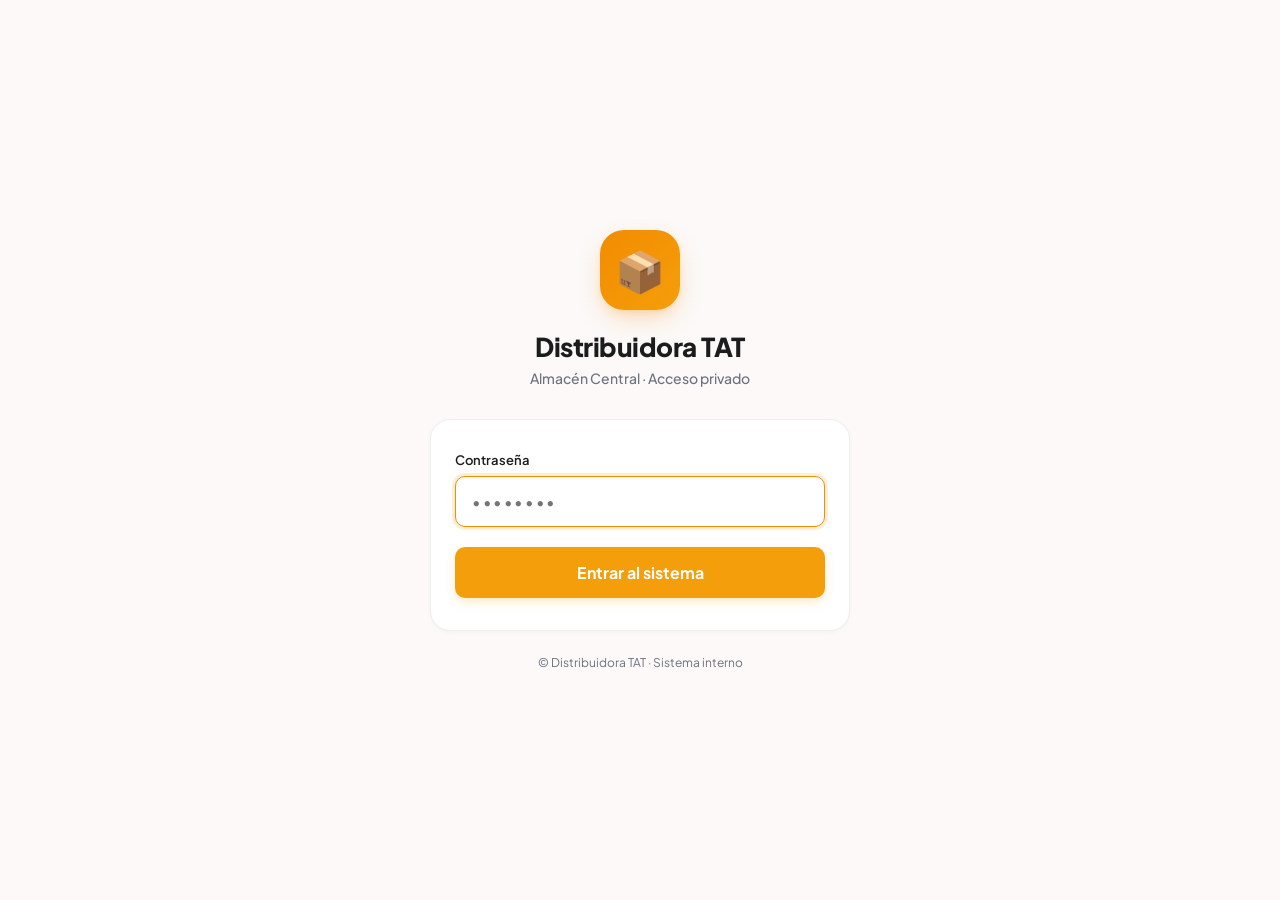
==== devoluciones.html @ f1387c2a "Add files via upload" ====
<!DOCTYPE html>
<html lang="es">
<head>
<meta charset="UTF-8">
<meta name="viewport" content="width=device-width, initial-scale=1, maximum-scale=1, user-scalable=no">
<title>Devoluciones · Distribuidora TAT</title>
<script src="auth.js"></script>
<script src="comun.js?v=10"></script>
<style>
  :root {
    --bg: #0F111A; --card: #1A1D2D; --input: #25293D; --texto: #F8FAFC; 
    --suave: #94A3B8; --borde: #334155; --acento: #EF4444; --peligro: #DC2626; --ok: #10B981;
  }
  * { box-sizing: border-box; margin: 0; padding: 0; font-family: -apple-system, BlinkMacSystemFont, "Segoe UI", Roboto, sans-serif; }
  body { background: var(--bg); color: var(--texto); padding: 20px; padding-bottom: 50px; }
  
  .header { display: flex; justify-content: space-between; align-items: center; margin-bottom: 20px; }
  .header h1 { font-size: 24px; color: var(--acento); font-weight: 800; }
  .btn-volver { background: none; border: none; color: var(--suave); font-size: 14px; font-weight: bold; cursor: pointer; text-decoration: none; }
  
  .tabs { display: flex; background: var(--card); border-radius: 14px; padding: 4px; margin-bottom: 16px; border: 1px solid var(--borde); }
  .tabs button { flex: 1; padding: 12px; border: none; border-radius: 10px; background: transparent; color: var(--suave); font-weight: bold; font-size: 14px; cursor: pointer; transition: 0.2s; }
  .tabs button.active { background: var(--acento); color: #FFF; }
  .tab-content { display: none; }
  .tab-content.active { display: block; }
  
  #estado { padding: 14px; border-radius: 12px; text-align: center; font-weight: bold; font-size: 14px; margin-bottom: 16px; display: none; white-space: pre-line; }
  .ok { background: rgba(16, 185, 129, 0.2); color: var(--ok); border: 1px solid var(--ok); }
  .error { background: rgba(239, 68, 68, 0.2); color: var(--peligro); border: 1px solid var(--peligro); }
  
  input, select, textarea { width: 100%; padding: 14px; border-radius: 12px; border: 1px solid var(--borde); background: var(--input); color: var(--texto); font-size: 15px; margin-bottom: 12px; outline: none; font-family: inherit; }
  textarea { min-height: 80px; resize: vertical; }
  
  .card { background: var(--card); padding: 16px; border-radius: 16px; margin-bottom: 12px; border: 1px solid var(--borde); }
  
  .btn-primario { width: 100%; padding: 16px; border-radius: 12px; border: none; background: var(--acento); color: #FFF; font-size: 16px; font-weight: 800; cursor: pointer; margin-top: 10px; }
  .btn-primario:disabled { opacity: 0.6; }
  .btn-secundario { width: 100%; padding: 12px; border-radius: 12px; border: 1px dashed var(--acento); background: transparent; color: var(--acento); font-size: 14px; font-weight: bold; cursor: pointer; margin-top: 10px; }
  
  .fotos-grid { display: grid; grid-template-columns: repeat(3, 1fr); gap: 8px; margin-bottom: 12px; }
  .foto-item { position: relative; aspect-ratio: 1; background: var(--input); border-radius: 10px; overflow: hidden; }
  .foto-item img { width: 100%; height: 100%; object-fit: cover; }
  .foto-item .btn-x { position: absolute; top: 4px; right: 4px; background: rgba(239, 68, 68, 0.9); color: #FFF; border: none; border-radius: 50%; width: 24px; height: 24px; font-size: 14px; cursor: pointer; }
  .foto-vacia { aspect-ratio: 1; background: var(--input); border: 2px dashed var(--borde); border-radius: 10px; display: flex; align-items: center; justify-content: center; color: var(--suave); font-size: 28px; cursor: pointer; }
  
  .dev-item { background: var(--card); border: 1px solid var(--borde); border-radius: 12px; padding: 14px; margin-bottom: 10px; cursor: pointer; border-left: 4px solid var(--borde); }
  .dev-item.pendiente { border-left-color: #EF4444; }
  .dev-item.en_proceso { border-left-color: #F59E0B; }
  .dev-item.cambio_recibido { border-left-color: #3B82F6; }
  .dev-item.cerrada { border-left-color: #10B981; opacity: 0.7; }
  .dev-header { display: flex; justify-content: space-between; align-items: start; margin-bottom: 6px; }
  .dev-header h4 { font-size: 14px; margin: 0; }
  .dev-badge { display: inline-block; padding: 2px 8px; border-radius: 6px; font-size: 10px; font-weight: bold; text-transform: uppercase; }
  .dev-badge.pendiente { background: rgba(239, 68, 68, 0.2); color: #EF4444; }
  .dev-badge.en_proceso { background: rgba(245, 158, 11, 0.2); color: #F59E0B; }
  .dev-badge.cambio_recibido { background: rgba(59, 130, 246, 0.2); color: #3B82F6; }
  .dev-badge.cerrada { background: rgba(16, 185, 129, 0.2); color: #10B981; }
  .dev-item p { font-size: 12px; color: var(--suave); margin: 2px 0; }
  .dev-fotos { display: flex; gap: 4px; margin-top: 8px; }
  .dev-fotos img { width: 40px; height: 40px; border-radius: 6px; object-fit: cover; }
  
  /* Modal */
  .modal { position: fixed; top: 0; left: 0; width: 100%; height: 100%; background: rgba(0,0,0,0.85); z-index: 9999; display: none; align-items: center; justify-content: center; padding: 20px; }
  .modal.open { display: flex; }
  .modal-content { background: var(--card); border-radius: 16px; max-width: 500px; width: 100%; max-height: 90vh; overflow: hidden; display: flex; flex-direction: column; }
  .modal-header { padding: 16px; background: var(--input); border-bottom: 1px solid var(--borde); display: flex; justify-content: space-between; align-items: center; }
  .modal-body { padding: 16px; overflow-y: auto; }
</style>
</head>
<body>

  <div class="header">
    <h1>🔄 Devoluciones</h1>
    <a href="index.html" class="btn-volver">← Volver</a>
  </div>

  <div class="tabs">
    <button id="tab-nueva-btn" class="active" onclick="cambiarTab('nueva')">➕ Nueva devolución</button>
    <button id="tab-lista-btn" onclick="cambiarTab('lista')">📋 Listado</button>
  </div>

  <div id="estado" style="display: none;"></div>

  <!-- TAB NUEVA -->
  <div id="tab-nueva" class="tab-content active">
    <div class="card">
      <input type="text" id="dev-buscar" placeholder="🔍 Buscar producto..." oninput="buscarProducto()" autocomplete="off">
      <div id="dev-resultados" style="max-height: 250px; overflow-y: auto; border-radius: 12px; overflow: hidden; margin-bottom: 12px; display: none;"></div>
      <div id="dev-producto-sel" style="display: none; background: var(--input); padding: 12px; border-radius: 12px; margin-bottom: 12px;">
        <p style="font-size: 13px; color: var(--suave);">Producto seleccionado:</p>
        <p id="dev-producto-nombre" style="font-size: 15px; font-weight: bold;"></p>
      </div>
    </div>
    
    <div class="card">
      <input type="number" id="dev-cantidad" placeholder="Cantidad a devolver" min="1">
      <select id="dev-proveedor">
        <option value="">Seleccione proveedor (opcional)...</option>
      </select>
      <input type="date" id="dev-fecha">
      <textarea id="dev-observacion" placeholder="Observaciones (opcional): describe el problema..."></textarea>
      
      <p style="font-size: 13px; color: var(--suave); margin-bottom: 8px;">Fotos de evidencia (hasta 3):</p>
      <div class="fotos-grid" id="fotos-grid">
        <div class="foto-vacia" onclick="document.getElementById('foto-input').click()">📷</div>
      </div>
      <input type="file" id="foto-input" accept="image/*" capture="environment" style="display: none;" onchange="agregarFoto(this)">
    </div>
    
    <button class="btn-primario" id="btn-crear" onclick="crearDevolucion()">Registrar Devolución</button>
  </div>

  <!-- TAB LISTA -->
  <div id="tab-lista" class="tab-content">
    <div class="card">
      <select id="filtro-estado" onchange="cargarListado()">
        <option value="">Todos los estados</option>
        <option value="Pendiente">Pendiente</option>
        <option value="En_proceso">En proceso</option>
        <option value="Cambio_recibido">Cambio recibido</option>
        <option value="Cerrada">Cerrada</option>
      </select>
      <input type="text" id="filtro-busqueda" placeholder="🔍 Buscar por producto..." oninput="cargarListado()">
    </div>
    <div id="lista-devoluciones">
      <p style="text-align: center; color: var(--suave); font-size: 14px;">Cargando...</p>
    </div>
  </div>

  <!-- MODAL DETALLE -->
  <div id="modal-detalle" class="modal" onclick="if(event.target.id==='modal-detalle')cerrarDetalle()">
    <div class="modal-content">
      <div class="modal-header">
        <h3 style="font-size: 16px;">Detalle de devolución</h3>
        <button onclick="cerrarDetalle()" style="background:none;border:none;color:var(--suave);font-size:22px;cursor:pointer;">×</button>
      </div>
      <div class="modal-body" id="detalle-contenido">Cargando...</div>
    </div>
  </div>

<script>
let productos = [];
let proveedores = [];
let productoSeleccionado = null;
let fotosSubidas = [];
let devolucionesActuales = [];
let devActual = null;

// ============================================
// INICIALIZACIÓN
// ============================================
(async function init() {
  document.getElementById('dev-fecha').value = new Date().toISOString().split('T')[0];
  
  try {
    const r = await apiGet('accion=inventario');
    if (r.ok) productos = r.items;
  } catch (e) { console.error('Error productos:', e); }
  
  try {
    const r = await apiPost({ accion: 'listar_proveedores' }, 30);
    if (r.ok && r.items) {
      proveedores = r.items;
      const select = document.getElementById('dev-proveedor');
      r.items.forEach(function(p) {
        const opt = document.createElement('option');
        opt.value = p.id;
        opt.textContent = p.nombre;
        select.appendChild(opt);
      });
    }
  } catch (e) { console.error('Error proveedores:', e); }
})();

// ============================================
// TABS
// ============================================
function cambiarTab(tab) {
  document.getElementById('tab-nueva-btn').classList.remove('active');
  document.getElementById('tab-lista-btn').classList.remove('active');
  document.getElementById('tab-nueva').classList.remove('active');
  document.getElementById('tab-lista').classList.remove('active');
  
  if (tab === 'nueva') {
    document.getElementById('tab-nueva-btn').classList.add('active');
    document.getElementById('tab-nueva').classList.add('active');
  } else {
    document.getElementById('tab-lista-btn').classList.add('active');
    document.getElementById('tab-lista').classList.add('active');
    cargarListado();
  }
}

// ============================================
// BUSCAR PRODUCTO
// ============================================
function buscarProducto() {
  const q = document.getElementById('dev-buscar').value.toLowerCase().trim();
  const cont = document.getElementById('dev-resultados');
  
  if (q.length < 2) {
    cont.style.display = 'none';
    return;
  }
  
  const filtrados = productos.filter(function(p) {
    return p.nombre.toLowerCase().includes(q) || p.id.toLowerCase().includes(q);
  }).slice(0, 10);
  
  if (filtrados.length === 0) {
    cont.innerHTML = '<div style="padding: 12px; color: var(--suave); text-align: center;">No encontrado</div>';
    cont.style.display = 'block';
    return;
  }
  
  cont.innerHTML = '';
  filtrados.forEach(function(p) {
    const div = document.createElement('div');
    div.style.padding = '12px';
    div.style.background = 'var(--input)';
    div.style.borderBottom = '1px solid var(--borde)';
    div.style.cursor = 'pointer';
    div.innerHTML = '<strong>' + p.nombre + '</strong> <span style="color: var(--suave); font-size: 12px;">(stock: ' + p.stock_actual + ' ' + p.unidad_base + ')</span>';
    div.onclick = function() {
      seleccionarProducto(p);
    };
    cont.appendChild(div);
  });
  cont.style.display = 'block';
}

function seleccionarProducto(p) {
  productoSeleccionado = p;
  document.getElementById('dev-producto-nombre').textContent = p.nombre + ' (' + p.id + ')';
  document.getElementById('dev-producto-sel').style.display = 'block';
  document.getElementById('dev-buscar').value = '';
  document.getElementById('dev-resultados').style.display = 'none';
}

// ============================================
// FOTOS
// ============================================
function agregarFoto(input) {
  const file = input.files[0];
  if (!file) return;
  if (fotosSubidas.length >= 3) {
    alert('Máximo 3 fotos');
    return;
  }
  
  const reader = new FileReader();
  reader.onload = function(e) {
    const base64 = e.target.result;
    fotosSubidas.push({ base64: base64, url: '' });
    renderizarFotos();
  };
  reader.readAsDataURL(file);
  input.value = '';
}

function renderizarFotos() {
  const grid = document.getElementById('fotos-grid');
  grid.innerHTML = '';
  
  fotosSubidas.forEach(function(foto, i) {
    const div = document.createElement('div');
    div.className = 'foto-item';
    div.innerHTML = '<img src="' + foto.base64 + '"><button class="btn-x" onclick="eliminarFoto(' + i + ')">×</button>';
    grid.appendChild(div);
  });
  
  if (fotosSubidas.length < 3) {
    const div = document.createElement('div');
    div.className = 'foto-vacia';
    div.textContent = '📷';
    div.onclick = function() { document.getElementById('foto-input').click(); };
    grid.appendChild(div);
  }
}

function eliminarFoto(index) {
  fotosSubidas.splice(index, 1);
  renderizarFotos();
}

// ============================================
// CREAR DEVOLUCIÓN
// ============================================
async function crearDevolucion() {
  if (!productoSeleccionado) return alert('Selecciona un producto');
  const cantidad = Number(document.getElementById('dev-cantidad').value);
  if (!cantidad || cantidad <= 0) return alert('Cantidad inválida');
  
  const btn = document.getElementById('btn-crear');
  btn.textContent = 'Guardando...';
  btn.disabled = true;
  
  try {
    // 1. Primero subir fotos
    const urlsFotos = [];
    for (let i = 0; i < fotosSubidas.length; i++) {
      const r = await apiPost({
        accion: 'subir_foto_devolucion',
        base64: fotosSubidas[i].base64,
        id_devolucion: 'temp',
        indice: i + 1
      }, 60);
      if (r.ok && r.url) urlsFotos.push(r.url);
    }
    
    // 2. Crear la devolución
    const datos = {
      id_producto: productoSeleccionado.id,
      cantidad: cantidad,
      fecha: document.getElementById('dev-fecha').value,
      id_proveedor: document.getElementById('dev-proveedor').value,
      observacion: document.getElementById('dev-observacion').value.trim(),
      foto_urls: urlsFotos
    };
    
    const r = await apiPost({ accion: 'crear_devolucion', datos: datos }, 60);
    if (r.ok) {
      alert('✅ Devolución registrada: ' + r.id_devolucion);
      // Limpiar formulario
      productoSeleccionado = null;
      document.getElementById('dev-producto-sel').style.display = 'none';
      document.getElementById('dev-cantidad').value = '';
      document.getElementById('dev-observacion').value = '';
      document.getElementById('dev-fecha').value = new Date().toISOString().split('T')[0];
      fotosSubidas = [];
      renderizarFotos();
      cambiarTab('lista');
    } else {
      alert('❌ Error: ' + r.error);
    }
  } catch (e) {
    alert('❌ Error de conexión: ' + e.message);
  } finally {
    btn.textContent = 'Registrar Devolución';
    btn.disabled = false;
  }
}

// ============================================
// LISTADO
// ============================================
async function cargarListado() {
  const cont = document.getElementById('lista-devoluciones');
  cont.innerHTML = '<p style="text-align: center; color: var(--suave); font-size: 14px;">Cargando...</p>';
  
  const filtros = {
    estado: document.getElementById('filtro-estado').value,
    busqueda: document.getElementById('filtro-busqueda').value
  };
  
  try {
    const r = await apiPost({ accion: 'listar_devoluciones', filtros: filtros }, 30);
    if (!r.ok) throw new Error(r.error);
    
    devolucionesActuales = r.items || [];
    
    if (devolucionesActuales.length === 0) {
      cont.innerHTML = '<p style="text-align: center; color: var(--suave); font-size: 14px; padding: 20px;">No hay devoluciones.</p>';
      return;
    }
    
    let html = '<p style="text-align: center; color: var(--suave); font-size: 12px; margin-bottom: 8px;">' + devolucionesActuales.length + ' devolución(es)</p>';
    
    devolucionesActuales.forEach(function(d) {
      const estadoClass = d.estado.toLowerCase().replace(/_/g, '_');
      const fecha = d.fecha ? formatFecha(d.fecha) : 'Sin fecha';
      
      let fotosHtml = '';
      if (d.foto_urls.length > 0) {
        fotosHtml = '<div class="dev-fotos">';
        d.foto_urls.slice(0, 3).forEach(function(url) {
          fotosHtml += '<img src="' + url + '">';
        });
        fotosHtml += '</div>';
      }
      
      html += '<div class="dev-item ' + estadoClass + '" onclick="verDetalle(\'' + d.id + '\')">' +
        '<div class="dev-header">' +
          '<h4>' + d.nombre_producto + '</h4>' +
          '<span class="dev-badge ' + estadoClass + '">' + d.estado + '</span>' +
        '</div>' +
        '<p>🎯 ' + d.id + ' · ' + fecha + '</p>' +
        '<p>📦 ' + d.cantidad + ' ' + d.unidad.toLowerCase() + '(s) · Pendiente: ' + d.cantidad_pendiente + '</p>' +
        (d.nombre_proveedor ? '<p>🏢 ' + d.nombre_proveedor + '</p>' : '') +
        fotosHtml +
      '</div>';
    });
    
    cont.innerHTML = html;
  } catch (e) {
    cont.innerHTML = '<p style="text-align: center; color: var(--peligro); font-size: 14px;">Error: ' + e.message + '</p>';
  }
}

function formatFecha(fecha) {
  if (!fecha) return '';
  const d = new Date(fecha);
  const dia = String(d.getDate()).padStart(2, '0');
  const mes = String(d.getMonth() + 1).padStart(2, '0');
  const año = d.getFullYear();
  return dia + '/' + mes + '/' + año;
}

// ============================================
// DETALLE Y CAMBIO DE ESTADO
// ============================================
function verDetalle(id) {
  const dev = devolucionesActuales.find(function(d) { return d.id === id; });
  if (!dev) return;
  
  devActual = dev;
  const modal = document.getElementById('modal-detalle');
  const contenido = document.getElementById('detalle-contenido');
  
  const estados = ['Pendiente', 'En_proceso', 'Cambio_recibido', 'Cerrada'];
  let estadosHtml = '<select id="nuevo-estado" style="margin-bottom: 12px;">';
  estados.forEach(function(e) {
    estadosHtml += '<option value="' + e + '"' + (dev.estado === e ? ' selected' : '') + '>' + e + '</option>';
  });
  estadosHtml += '</select>';
  
  let fotosHtml = '';
  if (dev.foto_urls.length > 0) {
    fotosHtml = '<p style="font-size: 13px; color: var(--suave); margin-bottom: 8px;">Fotos:</p><div class="dev-fotos" style="flex-wrap: wrap;">';
    dev.foto_urls.forEach(function(url) {
      fotosHtml += '<a href="' + url + '" target="_blank"><img src="' + url + '" style="width: 80px; height: 80px;"></a>';
    });
    fotosHtml += '</div>';
  }
  
  contenido.innerHTML = 
    '<h3 style="font-size: 18px; margin-bottom: 8px;">' + dev.nombre_producto + '</h3>' +
    '<p style="font-size: 12px; color: var(--suave); margin-bottom: 12px;">' + dev.id + '</p>' +
    '<p style="margin-bottom: 6px;"><strong>Cantidad:</strong> ' + dev.cantidad + ' ' + dev.unidad.toLowerCase() + '(s)</p>' +
    '<p style="margin-bottom: 6px;"><strong>Pendiente:</strong> ' + dev.cantidad_pendiente + '</p>' +
    '<p style="margin-bottom: 6px;"><strong>Fecha:</strong> ' + (dev.fecha ? formatFecha(dev.fecha) : 'Sin fecha') + '</p>' +
    (dev.nombre_proveedor ? '<p style="margin-bottom: 6px;"><strong>Proveedor:</strong> ' + dev.nombre_proveedor + '</p>' : '') +
    (dev.observacion ? '<p style="margin-bottom: 12px;"><strong>Observación:</strong><br>' + dev.observacion + '</p>' : '') +
    fotosHtml +
    '<hr style="margin: 16px 0; border-color: var(--borde);">' +
    '<p style="font-size: 13px; margin-bottom: 8px;"><strong>Cambiar estado:</strong></p>' +
    estadosHtml +
    '<input type="number" id="cantidad-recibida" placeholder="Cantidad recibida (si aplica)" min="0" style="margin-bottom: 12px;">' +
    '<button class="btn-primario" onclick="actualizarEstado()">Guardar cambios</button>';
  
  modal.classList.add('open');
}

async function actualizarEstado() {
  if (!devActual) return;
  const nuevoEstado = document.getElementById('nuevo-estado').value;
  const cantidadRecibida = document.getElementById('cantidad-recibida').value;
  
  try {
    const r = await apiPost({
      accion: 'actualizar_estado_devolucion',
      id_devolucion: devActual.id,
      estado: nuevoEstado,
      cantidad_recibida: cantidadRecibida ? Number(cantidadRecibida) : null
    }, 30);
    
    if (r.ok) {
      alert('✅ Estado actualizado');
      cerrarDetalle();
      cargarListado();
    } else {
      alert('❌ Error: ' + r.error);
    }
  } catch (e) {
    alert('❌ Error: ' + e.message);
  }
}

function cerrarDetalle() {
  document.getElementById('modal-detalle').classList.remove('open');
  devActual = null;
}
</script>
</body>
</html>
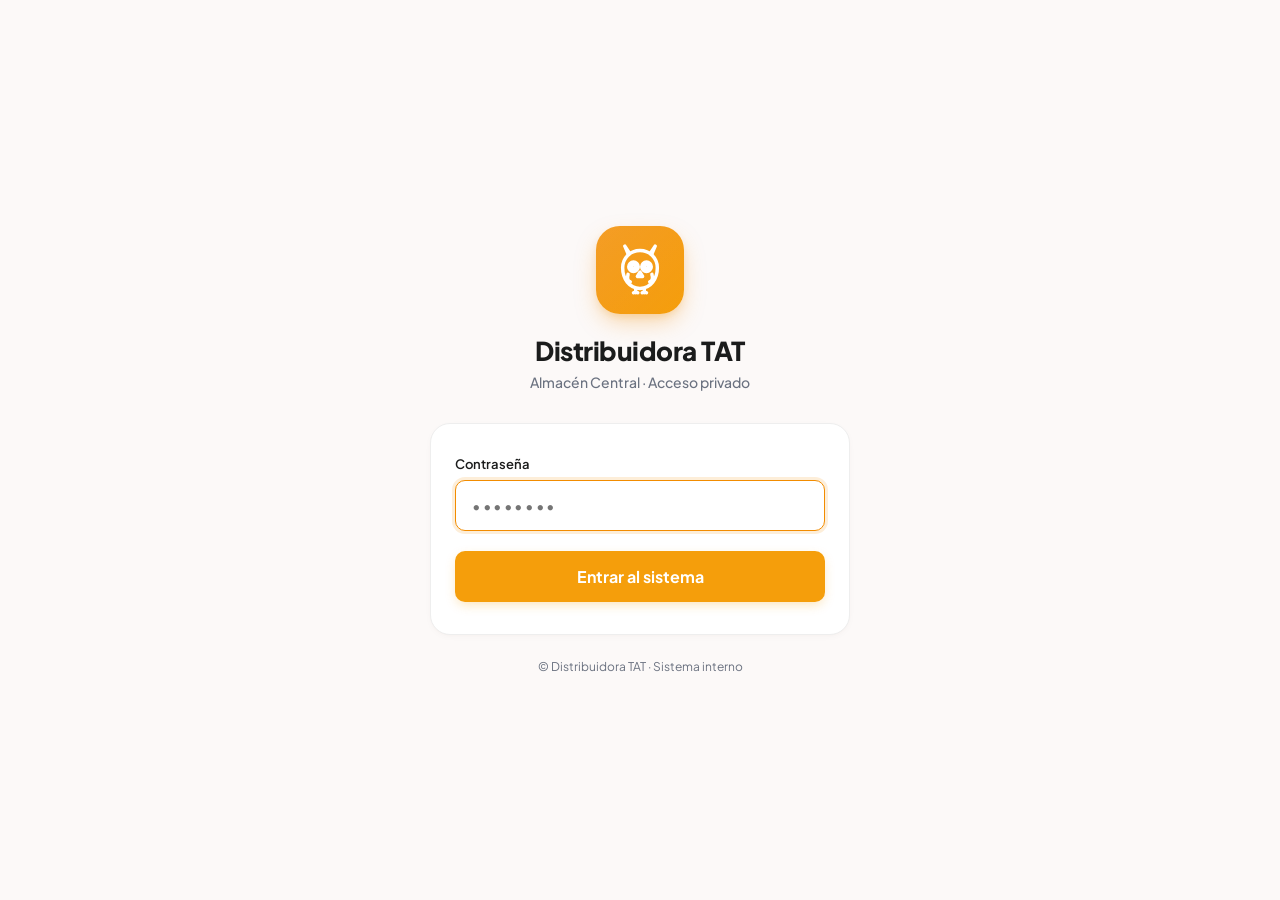
==== commit 971f86f7: "Add files via upload" ====
--- a/devoluciones.html
+++ b/devoluciones.html
@@ -5,102 +5,335 @@
 <meta name="viewport" content="width=device-width, initial-scale=1, maximum-scale=1, user-scalable=no">
 <title>Devoluciones · Distribuidora TAT</title>
 <script src="auth.js"></script>
-<script src="comun.js?v=10"></script>
+<script src="comun.js?v=11"></script>
+<link rel="stylesheet" href="tema.css">
 <style>
-  :root {
-    --bg: #0F111A; --card: #1A1D2D; --input: #25293D; --texto: #F8FAFC; 
-    --suave: #94A3B8; --borde: #334155; --acento: #EF4444; --peligro: #DC2626; --ok: #10B981;
-  }
-  * { box-sizing: border-box; margin: 0; padding: 0; font-family: -apple-system, BlinkMacSystemFont, "Segoe UI", Roboto, sans-serif; }
-  body { background: var(--bg); color: var(--texto); padding: 20px; padding-bottom: 50px; }
-  
-  .header { display: flex; justify-content: space-between; align-items: center; margin-bottom: 20px; }
-  .header h1 { font-size: 24px; color: var(--acento); font-weight: 800; }
-  .btn-volver { background: none; border: none; color: var(--suave); font-size: 14px; font-weight: bold; cursor: pointer; text-decoration: none; }
-  
-  .tabs { display: flex; background: var(--card); border-radius: 14px; padding: 4px; margin-bottom: 16px; border: 1px solid var(--borde); }
-  .tabs button { flex: 1; padding: 12px; border: none; border-radius: 10px; background: transparent; color: var(--suave); font-weight: bold; font-size: 14px; cursor: pointer; transition: 0.2s; }
-  .tabs button.active { background: var(--acento); color: #FFF; }
+  /* Personalización específica de devoluciones */
+  
+  .tabs {
+    display: flex;
+    background: var(--card);
+    border-radius: 14px;
+    padding: 4px;
+    margin-bottom: 16px;
+    border: 1px solid var(--borde);
+    box-shadow: var(--shadow-1);
+  }
+  
+  .tabs button {
+    flex: 1;
+    padding: 12px;
+    border: none;
+    border-radius: 10px;
+    background: transparent;
+    color: var(--suave);
+    font-weight: 700;
+    font-size: 13px;
+    cursor: pointer;
+    transition: 0.2s;
+    font-family: inherit;
+  }
+  
+  .tabs button.active {
+    background: var(--acento);
+    color: #FFF;
+    box-shadow: 0 2px 8px rgba(242, 140, 0, 0.3);
+  }
+  
   .tab-content { display: none; }
   .tab-content.active { display: block; }
   
-  #estado { padding: 14px; border-radius: 12px; text-align: center; font-weight: bold; font-size: 14px; margin-bottom: 16px; display: none; white-space: pre-line; }
-  .ok { background: rgba(16, 185, 129, 0.2); color: var(--ok); border: 1px solid var(--ok); }
-  .error { background: rgba(239, 68, 68, 0.2); color: var(--peligro); border: 1px solid var(--peligro); }
-  
-  input, select, textarea { width: 100%; padding: 14px; border-radius: 12px; border: 1px solid var(--borde); background: var(--input); color: var(--texto); font-size: 15px; margin-bottom: 12px; outline: none; font-family: inherit; }
-  textarea { min-height: 80px; resize: vertical; }
-  
-  .card { background: var(--card); padding: 16px; border-radius: 16px; margin-bottom: 12px; border: 1px solid var(--borde); }
-  
-  .btn-primario { width: 100%; padding: 16px; border-radius: 12px; border: none; background: var(--acento); color: #FFF; font-size: 16px; font-weight: 800; cursor: pointer; margin-top: 10px; }
-  .btn-primario:disabled { opacity: 0.6; }
-  .btn-secundario { width: 100%; padding: 12px; border-radius: 12px; border: 1px dashed var(--acento); background: transparent; color: var(--acento); font-size: 14px; font-weight: bold; cursor: pointer; margin-top: 10px; }
-  
-  .fotos-grid { display: grid; grid-template-columns: repeat(3, 1fr); gap: 8px; margin-bottom: 12px; }
-  .foto-item { position: relative; aspect-ratio: 1; background: var(--input); border-radius: 10px; overflow: hidden; }
-  .foto-item img { width: 100%; height: 100%; object-fit: cover; }
-  .foto-item .btn-x { position: absolute; top: 4px; right: 4px; background: rgba(239, 68, 68, 0.9); color: #FFF; border: none; border-radius: 50%; width: 24px; height: 24px; font-size: 14px; cursor: pointer; }
-  .foto-vacia { aspect-ratio: 1; background: var(--input); border: 2px dashed var(--borde); border-radius: 10px; display: flex; align-items: center; justify-content: center; color: var(--suave); font-size: 28px; cursor: pointer; }
-  
-  .dev-item { background: var(--card); border: 1px solid var(--borde); border-radius: 12px; padding: 14px; margin-bottom: 10px; cursor: pointer; border-left: 4px solid var(--borde); }
-  .dev-item.pendiente { border-left-color: #EF4444; }
-  .dev-item.en_proceso { border-left-color: #F59E0B; }
-  .dev-item.cambio_recibido { border-left-color: #3B82F6; }
-  .dev-item.cerrada { border-left-color: #10B981; opacity: 0.7; }
-  .dev-header { display: flex; justify-content: space-between; align-items: start; margin-bottom: 6px; }
-  .dev-header h4 { font-size: 14px; margin: 0; }
-  .dev-badge { display: inline-block; padding: 2px 8px; border-radius: 6px; font-size: 10px; font-weight: bold; text-transform: uppercase; }
-  .dev-badge.pendiente { background: rgba(239, 68, 68, 0.2); color: #EF4444; }
-  .dev-badge.en_proceso { background: rgba(245, 158, 11, 0.2); color: #F59E0B; }
-  .dev-badge.cambio_recibido { background: rgba(59, 130, 246, 0.2); color: #3B82F6; }
-  .dev-badge.cerrada { background: rgba(16, 185, 129, 0.2); color: #10B981; }
-  .dev-item p { font-size: 12px; color: var(--suave); margin: 2px 0; }
-  .dev-fotos { display: flex; gap: 4px; margin-top: 8px; }
-  .dev-fotos img { width: 40px; height: 40px; border-radius: 6px; object-fit: cover; }
-  
-  /* Modal */
-  .modal { position: fixed; top: 0; left: 0; width: 100%; height: 100%; background: rgba(0,0,0,0.85); z-index: 9999; display: none; align-items: center; justify-content: center; padding: 20px; }
+  .fotos-grid {
+    display: grid;
+    grid-template-columns: repeat(3, 1fr);
+    gap: 8px;
+    margin-bottom: 12px;
+  }
+  
+  .foto-item {
+    position: relative;
+    aspect-ratio: 1;
+    background: var(--input);
+    border-radius: 10px;
+    overflow: hidden;
+  }
+  
+  .foto-item img {
+    width: 100%;
+    height: 100%;
+    object-fit: cover;
+  }
+  
+  .foto-item .btn-x {
+    position: absolute;
+    top: 4px;
+    right: 4px;
+    background: var(--peligro);
+    color: #FFF;
+    border: none;
+    border-radius: 50%;
+    width: 22px;
+    height: 22px;
+    font-size: 12px;
+    cursor: pointer;
+    display: flex;
+    align-items: center;
+    justify-content: center;
+  }
+  
+  .foto-vacia {
+    aspect-ratio: 1;
+    background: var(--input);
+    border: 2px dashed var(--borde);
+    border-radius: 10px;
+    display: flex;
+    align-items: center;
+    justify-content: center;
+    color: var(--suave);
+    font-size: 26px;
+    cursor: pointer;
+    transition: 0.15s;
+  }
+  
+  .foto-vacia:hover {
+    border-color: var(--acento);
+    color: var(--acento);
+    background: var(--acento-suave);
+  }
+  
+  .producto-sel {
+    background: var(--acento-suave);
+    padding: 12px;
+    border-radius: 12px;
+    margin-bottom: 12px;
+    border-left: 3px solid var(--acento);
+  }
+  
+  .producto-sel-lbl {
+    font-size: 11px;
+    color: var(--primario);
+    font-weight: 700;
+    letter-spacing: 0.03em;
+    text-transform: uppercase;
+    margin-bottom: 4px;
+  }
+  
+  .producto-sel-nombre {
+    font-size: 15px;
+    font-weight: 700;
+    color: var(--texto);
+  }
+  
+  /* Resultados de búsqueda */
+  .dev-resultado {
+    padding: 12px;
+    background: var(--card);
+    border-bottom: 1px solid var(--borde);
+    cursor: pointer;
+    transition: 0.1s;
+  }
+  
+  .dev-resultado:hover {
+    background: var(--input-hover);
+  }
+  
+  .dev-resultado strong {
+    font-size: 14px;
+    color: var(--texto);
+  }
+  
+  .dev-resultado span {
+    font-size: 12px;
+    color: var(--suave);
+  }
+  
+  /* Items de la lista de devoluciones */
+  .dev-item {
+    background: var(--card);
+    border: 1px solid var(--borde);
+    border-radius: 14px;
+    padding: 14px 16px;
+    margin-bottom: 10px;
+    cursor: pointer;
+    border-left: 4px solid var(--borde);
+    box-shadow: var(--shadow-1);
+    transition: 0.15s;
+  }
+  
+  .dev-item:hover {
+    transform: translateX(2px);
+    box-shadow: var(--shadow-2);
+  }
+  
+  .dev-item.pendiente { border-left-color: var(--peligro); }
+  .dev-item.en_proceso { border-left-color: var(--warning); }
+  .dev-item.cambio_recibido { border-left-color: var(--info); }
+  .dev-item.cerrada { border-left-color: var(--ok); opacity: 0.7; }
+  
+  .dev-header {
+    display: flex;
+    justify-content: space-between;
+    align-items: flex-start;
+    margin-bottom: 8px;
+    gap: 8px;
+  }
+  
+  .dev-header h4 {
+    font-size: 14px;
+    font-weight: 700;
+    margin: 0;
+    color: var(--texto);
+    flex: 1;
+  }
+  
+  .dev-badge {
+    display: inline-block;
+    padding: 3px 10px;
+    border-radius: 9999px;
+    font-size: 10px;
+    font-weight: 700;
+    text-transform: uppercase;
+    letter-spacing: 0.02em;
+    white-space: nowrap;
+    flex-shrink: 0;
+  }
+  
+  .dev-badge.pendiente { background: var(--peligro-bg); color: var(--peligro); }
+  .dev-badge.en_proceso { background: var(--warning-bg); color: var(--warning); }
+  .dev-badge.cambio_recibido { background: var(--info-bg); color: var(--info); }
+  .dev-badge.cerrada { background: var(--ok-bg); color: var(--ok); }
+  
+  .dev-item p {
+    font-size: 12px;
+    color: var(--suave);
+    margin: 3px 0;
+  }
+  
+  .dev-fotos {
+    display: flex;
+    gap: 4px;
+    margin-top: 8px;
+  }
+  
+  .dev-fotos img {
+    width: 40px;
+    height: 40px;
+    border-radius: 6px;
+    object-fit: cover;
+    border: 1px solid var(--borde);
+  }
+  
+  /* Modal detalle */
+  .modal {
+    position: fixed;
+    top: 0;
+    left: 0;
+    width: 100%;
+    height: 100%;
+    background: rgba(0, 0, 0, 0.5);
+    z-index: 9999;
+    display: none;
+    align-items: center;
+    justify-content: center;
+    padding: 20px;
+  }
+  
   .modal.open { display: flex; }
-  .modal-content { background: var(--card); border-radius: 16px; max-width: 500px; width: 100%; max-height: 90vh; overflow: hidden; display: flex; flex-direction: column; }
-  .modal-header { padding: 16px; background: var(--input); border-bottom: 1px solid var(--borde); display: flex; justify-content: space-between; align-items: center; }
-  .modal-body { padding: 16px; overflow-y: auto; }
+  
+  .modal-content {
+    background: var(--card);
+    border-radius: 16px;
+    max-width: 500px;
+    width: 100%;
+    max-height: 90vh;
+    overflow: hidden;
+    display: flex;
+    flex-direction: column;
+    box-shadow: var(--shadow-3);
+    border: 1px solid var(--borde);
+  }
+  
+  .modal-header {
+    padding: 16px;
+    background: var(--input);
+    border-bottom: 1px solid var(--borde);
+    display: flex;
+    justify-content: space-between;
+    align-items: center;
+  }
+  
+  .modal-header h3 {
+    font-size: 16px;
+    font-weight: 700;
+    color: var(--texto);
+    margin: 0;
+  }
+  
+  .modal-header button {
+    background: none;
+    border: none;
+    color: var(--suave);
+    font-size: 22px;
+    cursor: pointer;
+    line-height: 1;
+  }
+  
+  .modal-body {
+    padding: 16px;
+    overflow-y: auto;
+  }
 </style>
 </head>
 <body>
 
-  <div class="header">
-    <h1>🔄 Devoluciones</h1>
-    <a href="index.html" class="btn-volver">← Volver</a>
+  <!-- ============================================
+       HEADER
+       ============================================ -->
+  <div class="page-header">
+    <div class="page-header-left">
+      <h1 style="color: var(--acento); margin: 0;">Devoluciones</h1>
+      <p class="subtitulo">Gestionar productos con problemas</p>
+    </div>
+    <div class="page-header-right">
+      <button class="icon-btn" onclick="window.location.href='index.html'" title="Volver">←</button>
+    </div>
   </div>
 
+  <!-- ============================================
+       TABS
+       ============================================ -->
   <div class="tabs">
-    <button id="tab-nueva-btn" class="active" onclick="cambiarTab('nueva')">➕ Nueva devolución</button>
+    <button id="tab-nueva-btn" class="active" onclick="cambiarTab('nueva')">➕ Nueva</button>
     <button id="tab-lista-btn" onclick="cambiarTab('lista')">📋 Listado</button>
   </div>
 
   <div id="estado" style="display: none;"></div>
 
-  <!-- TAB NUEVA -->
+  <!-- ============================================
+       TAB NUEVA
+       ============================================ -->
   <div id="tab-nueva" class="tab-content active">
+    
     <div class="card">
+      <label class="label" style="display: block; margin-bottom: 8px;">Producto</label>
       <input type="text" id="dev-buscar" placeholder="🔍 Buscar producto..." oninput="buscarProducto()" autocomplete="off">
-      <div id="dev-resultados" style="max-height: 250px; overflow-y: auto; border-radius: 12px; overflow: hidden; margin-bottom: 12px; display: none;"></div>
-      <div id="dev-producto-sel" style="display: none; background: var(--input); padding: 12px; border-radius: 12px; margin-bottom: 12px;">
-        <p style="font-size: 13px; color: var(--suave);">Producto seleccionado:</p>
-        <p id="dev-producto-nombre" style="font-size: 15px; font-weight: bold;"></p>
+      <div id="dev-resultados" style="max-height: 250px; overflow-y: auto; border-radius: 12px; overflow: hidden; display: none; border: 1px solid var(--borde);"></div>
+      <div id="dev-producto-sel" class="producto-sel" style="display: none;">
+        <div class="producto-sel-lbl">Producto seleccionado</div>
+        <div id="dev-producto-nombre" class="producto-sel-nombre"></div>
       </div>
     </div>
     
     <div class="card">
+      <label class="label" style="display: block; margin-bottom: 8px;">Datos de la devolución</label>
       <input type="number" id="dev-cantidad" placeholder="Cantidad a devolver" min="1">
       <select id="dev-proveedor">
-        <option value="">Seleccione proveedor (opcional)...</option>
+        <option value="">Proveedor (opcional)</option>
       </select>
       <input type="date" id="dev-fecha">
-      <textarea id="dev-observacion" placeholder="Observaciones (opcional): describe el problema..."></textarea>
+      <textarea id="dev-observacion" placeholder="Observaciones (opcional): describe el problema..." style="min-height: 80px; resize: vertical;"></textarea>
       
-      <p style="font-size: 13px; color: var(--suave); margin-bottom: 8px;">Fotos de evidencia (hasta 3):</p>
+      <label class="label" style="display: block; margin-bottom: 8px; margin-top: 4px;">Fotos de evidencia (máx. 3)</label>
       <div class="fotos-grid" id="fotos-grid">
         <div class="foto-vacia" onclick="document.getElementById('foto-input').click()">📷</div>
       </div>
@@ -110,7 +343,9 @@
     <button class="btn-primario" id="btn-crear" onclick="crearDevolucion()">Registrar Devolución</button>
   </div>
 
-  <!-- TAB LISTA -->
+  <!-- ============================================
+       TAB LISTA
+       ============================================ -->
   <div id="tab-lista" class="tab-content">
     <div class="card">
       <select id="filtro-estado" onchange="cargarListado()">
@@ -123,16 +358,21 @@
       <input type="text" id="filtro-busqueda" placeholder="🔍 Buscar por producto..." oninput="cargarListado()">
     </div>
     <div id="lista-devoluciones">
-      <p style="text-align: center; color: var(--suave); font-size: 14px;">Cargando...</p>
+      <div class="empty-state">
+        <div class="empty-state-icon">⏳</div>
+        <div class="empty-state-text">Cargando...</div>
+      </div>
     </div>
   </div>
 
-  <!-- MODAL DETALLE -->
+  <!-- ============================================
+       MODAL DETALLE
+       ============================================ -->
   <div id="modal-detalle" class="modal" onclick="if(event.target.id==='modal-detalle')cerrarDetalle()">
     <div class="modal-content">
       <div class="modal-header">
-        <h3 style="font-size: 16px;">Detalle de devolución</h3>
-        <button onclick="cerrarDetalle()" style="background:none;border:none;color:var(--suave);font-size:22px;cursor:pointer;">×</button>
+        <h3>Detalle de devolución</h3>
+        <button onclick="cerrarDetalle()">×</button>
       </div>
       <div class="modal-body" id="detalle-contenido">Cargando...</div>
     </div>
@@ -208,7 +448,7 @@
   }).slice(0, 10);
   
   if (filtrados.length === 0) {
-    cont.innerHTML = '<div style="padding: 12px; color: var(--suave); text-align: center;">No encontrado</div>';
+    cont.innerHTML = '<div style="padding: 12px; color: var(--suave); text-align: center; font-size: 13px;">No encontrado</div>';
     cont.style.display = 'block';
     return;
   }
@@ -216,11 +456,8 @@
   cont.innerHTML = '';
   filtrados.forEach(function(p) {
     const div = document.createElement('div');
-    div.style.padding = '12px';
-    div.style.background = 'var(--input)';
-    div.style.borderBottom = '1px solid var(--borde)';
-    div.style.cursor = 'pointer';
-    div.innerHTML = '<strong>' + p.nombre + '</strong> <span style="color: var(--suave); font-size: 12px;">(stock: ' + p.stock_actual + ' ' + p.unidad_base + ')</span>';
+    div.className = 'dev-resultado';
+    div.innerHTML = '<strong>' + p.nombre + '</strong> <span>(stock: ' + p.stock_actual + ' ' + p.unidad_base + ')</span>';
     div.onclick = function() {
       seleccionarProducto(p);
     };
@@ -296,7 +533,6 @@
   btn.disabled = true;
   
   try {
-    // 1. Primero subir fotos
     const urlsFotos = [];
     for (let i = 0; i < fotosSubidas.length; i++) {
       const r = await apiPost({
@@ -308,7 +544,6 @@
       if (r.ok && r.url) urlsFotos.push(r.url);
     }
     
-    // 2. Crear la devolución
     const datos = {
       id_producto: productoSeleccionado.id,
       cantidad: cantidad,
@@ -321,7 +556,6 @@
     const r = await apiPost({ accion: 'crear_devolucion', datos: datos }, 60);
     if (r.ok) {
       alert('✅ Devolución registrada: ' + r.id_devolucion);
-      // Limpiar formulario
       productoSeleccionado = null;
       document.getElementById('dev-producto-sel').style.display = 'none';
       document.getElementById('dev-cantidad').value = '';
@@ -346,7 +580,7 @@
 // ============================================
 async function cargarListado() {
   const cont = document.getElementById('lista-devoluciones');
-  cont.innerHTML = '<p style="text-align: center; color: var(--suave); font-size: 14px;">Cargando...</p>';
+  cont.innerHTML = '<div class="empty-state"><div class="empty-state-icon">⏳</div><div class="empty-state-text">Cargando...</div></div>';
   
   const filtros = {
     estado: document.getElementById('filtro-estado').value,
@@ -360,11 +594,11 @@
     devolucionesActuales = r.items || [];
     
     if (devolucionesActuales.length === 0) {
-      cont.innerHTML = '<p style="text-align: center; color: var(--suave); font-size: 14px; padding: 20px;">No hay devoluciones.</p>';
+      cont.innerHTML = '<div class="empty-state"><div class="empty-state-icon">📦</div><div class="empty-state-text">No hay devoluciones registradas.</div></div>';
       return;
     }
     
-    let html = '<p style="text-align: center; color: var(--suave); font-size: 12px; margin-bottom: 8px;">' + devolucionesActuales.length + ' devolución(es)</p>';
+    let html = '<p style="text-align: center; color: var(--suave); font-size: 12px; margin-bottom: 12px;">' + devolucionesActuales.length + ' devolución(es)</p>';
     
     devolucionesActuales.forEach(function(d) {
       const estadoClass = d.estado.toLowerCase().replace(/_/g, '_');
@@ -393,7 +627,7 @@
     
     cont.innerHTML = html;
   } catch (e) {
-    cont.innerHTML = '<p style="text-align: center; color: var(--peligro); font-size: 14px;">Error: ' + e.message + '</p>';
+    cont.innerHTML = '<div class="empty-state"><div class="empty-state-icon">❌</div><div class="empty-state-text" style="color: var(--peligro);">Error: ' + e.message + '</div></div>';
   }
 }
 
@@ -420,30 +654,32 @@
   const estados = ['Pendiente', 'En_proceso', 'Cambio_recibido', 'Cerrada'];
   let estadosHtml = '<select id="nuevo-estado" style="margin-bottom: 12px;">';
   estados.forEach(function(e) {
-    estadosHtml += '<option value="' + e + '"' + (dev.estado === e ? ' selected' : '') + '>' + e + '</option>';
+    estadosHtml += '<option value="' + e + '"' + (dev.estado === e ? ' selected' : '') + '>' + e.replace(/_/g, ' ') + '</option>';
   });
   estadosHtml += '</select>';
   
   let fotosHtml = '';
   if (dev.foto_urls.length > 0) {
-    fotosHtml = '<p style="font-size: 13px; color: var(--suave); margin-bottom: 8px;">Fotos:</p><div class="dev-fotos" style="flex-wrap: wrap;">';
+    fotosHtml = '<p style="font-size: 13px; color: var(--suave); margin-bottom: 8px;">Fotos:</p><div style="display: flex; gap: 8px; flex-wrap: wrap; margin-bottom: 12px;">';
     dev.foto_urls.forEach(function(url) {
-      fotosHtml += '<a href="' + url + '" target="_blank"><img src="' + url + '" style="width: 80px; height: 80px;"></a>';
+      fotosHtml += '<a href="' + url + '" target="_blank"><img src="' + url + '" style="width: 80px; height: 80px; border-radius: 8px; object-fit: cover; border: 1px solid var(--borde);"></a>';
     });
     fotosHtml += '</div>';
   }
   
   contenido.innerHTML = 
-    '<h3 style="font-size: 18px; margin-bottom: 8px;">' + dev.nombre_producto + '</h3>' +
-    '<p style="font-size: 12px; color: var(--suave); margin-bottom: 12px;">' + dev.id + '</p>' +
-    '<p style="margin-bottom: 6px;"><strong>Cantidad:</strong> ' + dev.cantidad + ' ' + dev.unidad.toLowerCase() + '(s)</p>' +
-    '<p style="margin-bottom: 6px;"><strong>Pendiente:</strong> ' + dev.cantidad_pendiente + '</p>' +
-    '<p style="margin-bottom: 6px;"><strong>Fecha:</strong> ' + (dev.fecha ? formatFecha(dev.fecha) : 'Sin fecha') + '</p>' +
-    (dev.nombre_proveedor ? '<p style="margin-bottom: 6px;"><strong>Proveedor:</strong> ' + dev.nombre_proveedor + '</p>' : '') +
-    (dev.observacion ? '<p style="margin-bottom: 12px;"><strong>Observación:</strong><br>' + dev.observacion + '</p>' : '') +
+    '<h3 style="font-size: 18px; font-weight: 700; margin-bottom: 6px; color: var(--texto);">' + dev.nombre_producto + '</h3>' +
+    '<p style="font-size: 12px; color: var(--suave); margin-bottom: 14px;">' + dev.id + '</p>' +
+    '<div style="background: var(--input); padding: 14px; border-radius: 12px; margin-bottom: 14px;">' +
+      '<p style="margin-bottom: 6px; font-size: 13px;"><strong>Cantidad:</strong> ' + dev.cantidad + ' ' + dev.unidad.toLowerCase() + '(s)</p>' +
+      '<p style="margin-bottom: 6px; font-size: 13px;"><strong>Pendiente:</strong> ' + dev.cantidad_pendiente + '</p>' +
+      '<p style="margin-bottom: 6px; font-size: 13px;"><strong>Fecha:</strong> ' + (dev.fecha ? formatFecha(dev.fecha) : 'Sin fecha') + '</p>' +
+      (dev.nombre_proveedor ? '<p style="margin-bottom: 6px; font-size: 13px;"><strong>Proveedor:</strong> ' + dev.nombre_proveedor + '</p>' : '') +
+      (dev.observacion ? '<p style="margin-bottom: 0; font-size: 13px;"><strong>Observación:</strong><br>' + dev.observacion + '</p>' : '') +
+    '</div>' +
     fotosHtml +
-    '<hr style="margin: 16px 0; border-color: var(--borde);">' +
-    '<p style="font-size: 13px; margin-bottom: 8px;"><strong>Cambiar estado:</strong></p>' +
+    '<hr style="margin: 16px 0; border: none; border-top: 1px solid var(--borde);">' +
+    '<p class="label" style="margin-bottom: 8px; display: block;">Cambiar estado</p>' +
     estadosHtml +
     '<input type="number" id="cantidad-recibida" placeholder="Cantidad recibida (si aplica)" min="0" style="margin-bottom: 12px;">' +
     '<button class="btn-primario" onclick="actualizarEstado()">Guardar cambios</button>';
--- a/tema.css
+++ b/tema.css
@@ -0,0 +1,700 @@
+/**
+ * tema.css
+ * Sistema de diseño "Warm Commercial Precision" para Distribuidora TAT.
+ * Basado en el diseño de Stitch con paleta crema + naranja.
+ *
+ * Incluye:
+ *   - Variables CSS para modo claro y oscuro
+ *   - Tipografía Plus Jakarta Sans
+ *   - Estilos base (botones, cards, badges, inputs)
+ *   - Sombras del diseño (nivel 1, 2, 3)
+ */
+
+/* ============================================
+   IMPORTAR FUENTE
+   ============================================ */
+@import url('https://fonts.googleapis.com/css2?family=Plus+Jakarta+Sans:wght@400;500;600;700;800&display=swap');
+
+/* ============================================
+   MODO CLARO (por defecto)
+   Paleta del diseño de Stitch
+   ============================================ */
+:root {
+  /* Superficies */
+  --bg: #FCF9F8;
+  --card: #FFFFFF;
+  --input: #F6F3F2;
+  --input-hover: #FAF5ED;
+
+  /* Texto */
+  --texto: #1B1C1C;
+  --suave: #6B7280;
+  --muted: #8B7362;
+
+  /* Bordes */
+  --borde: #EEEEEE;
+  --borde-fuerte: #DBC2AE;
+
+  /* Colores de marca */
+  --acento: #F28C00;          /* Naranja principal */
+  --acento-2: #F59E0B;        /* Ámbar (CTA) */
+  --acento-suave: #FFF3E0;    /* Crema de fondo de acento */
+  --primario: #8D4F00;        /* Marrón oscuro */
+
+  /* Estados */
+  --peligro: #EF4444;
+  --peligro-bg: #FEF2F2;
+  --ok: #10B981;
+  --ok-bg: #ECFDF5;
+  --warning: #F59E0B;
+  --warning-bg: #FFFBEB;
+  --info: #3B82F6;
+  --info-bg: #EFF6FF;
+
+  /* Elevación (sombras del diseño) */
+  --shadow-1: 0px 2px 8px -2px rgba(41, 41, 41, 0.04), 0px 1px 3px -1px rgba(242, 140, 0, 0.03);
+  --shadow-2: 0px 10px 24px -4px rgba(41, 41, 41, 0.08), 0px 4px 8px -2px rgba(242, 140, 0, 0.04);
+  --shadow-3: 0px 20px 32px -8px rgba(41, 41, 41, 0.12), 0px 8px 16px -4px rgba(242, 140, 0, 0.06);
+
+  /* Radios */
+  --radius-card: 16px;
+  --radius-input: 8px;
+  --radius-pill: 9999px;
+}
+
+/* ============================================
+   MODO OSCURO
+   Paleta cálida oscura adaptada al diseño
+   ============================================ */
+[data-tema="oscuro"] {
+  --bg: #1A1209;
+  --card: #2C1F10;
+  --input: #3D2D1A;
+  --input-hover: #453520;
+
+  --texto: #FFF8F0;
+  --suave: #B8A88A;
+  --muted: #A89578;
+
+  --borde: #4A3820;
+  --borde-fuerte: #5C4830;
+
+  --acento: #F5A623;
+  --acento-2: #FFB84D;
+  --acento-suave: #3D2D1A;
+  --primario: #FFDCC0;
+
+  --peligro: #F87171;
+  --peligro-bg: #3D1A1A;
+  --ok: #34D399;
+  --ok-bg: #1A3D2D;
+  --warning: #FBBF24;
+  --warning-bg: #3D2E0A;
+  --info: #60A5FA;
+  --info-bg: #1E2D4A;
+
+  --shadow-1: 0px 2px 8px -2px rgba(0, 0, 0, 0.3), 0px 1px 3px -1px rgba(0, 0, 0, 0.2);
+  --shadow-2: 0px 10px 24px -4px rgba(0, 0, 0, 0.4), 0px 4px 8px -2px rgba(0, 0, 0, 0.3);
+  --shadow-3: 0px 20px 32px -8px rgba(0, 0, 0, 0.5), 0px 8px 16px -4px rgba(0, 0, 0, 0.4);
+}
+
+/* ============================================
+   RESET Y BASE
+   ============================================ */
+* {
+  box-sizing: border-box;
+  margin: 0;
+  padding: 0;
+  font-family: 'Plus Jakarta Sans', -apple-system, BlinkMacSystemFont, "Segoe UI", Roboto, sans-serif;
+}
+
+html {
+  -webkit-font-smoothing: antialiased;
+  -moz-osx-font-smoothing: grayscale;
+}
+
+body {
+  background: var(--bg);
+  color: var(--texto);
+  font-size: 15px;
+  line-height: 1.5;
+  transition: background 0.3s, color 0.3s;
+  min-height: 100vh;
+  padding: 20px;
+  padding-bottom: 100px;
+}
+
+/* ============================================
+   TIPOGRAFÍA
+   ============================================ */
+h1 {
+  font-size: 26px;
+  font-weight: 800;
+  letter-spacing: -0.02em;
+  line-height: 1.2;
+  color: var(--texto);
+}
+
+h2 {
+  font-size: 20px;
+  font-weight: 700;
+  letter-spacing: -0.015em;
+  line-height: 1.3;
+  color: var(--texto);
+}
+
+h3 {
+  font-size: 16px;
+  font-weight: 600;
+  letter-spacing: -0.01em;
+  color: var(--texto);
+}
+
+p {
+  font-size: 14px;
+  line-height: 1.5;
+  color: var(--texto);
+}
+
+.subtitulo {
+  font-size: 14px;
+  color: var(--suave);
+  font-weight: 500;
+  margin-top: 4px;
+}
+
+.label {
+  font-size: 11px;
+  font-weight: 600;
+  letter-spacing: 0.03em;
+  text-transform: uppercase;
+  color: var(--suave);
+}
+
+/* ============================================
+   CARDS
+   ============================================ */
+.card {
+  background: var(--card);
+  border: 1px solid var(--borde);
+  border-radius: var(--radius-card);
+  padding: 20px;
+  box-shadow: var(--shadow-1);
+  margin-bottom: 12px;
+  transition: transform 0.15s, box-shadow 0.15s;
+}
+
+.card:active {
+  transform: scale(0.99);
+  box-shadow: var(--shadow-2);
+}
+
+/* ============================================
+   BOTONES
+   ============================================ */
+button,
+.btn {
+  font-family: 'Plus Jakarta Sans', sans-serif;
+  border: none;
+  cursor: pointer;
+  transition: all 0.15s ease;
+  font-weight: 600;
+}
+
+.btn-primario,
+button.btn-primario {
+  width: 100%;
+  padding: 14px 20px;
+  border-radius: var(--radius-input);
+  background: var(--acento-2);
+  color: #FFFFFF;
+  font-size: 15px;
+  font-weight: 700;
+  box-shadow: 0 4px 12px -2px rgba(245, 158, 11, 0.3);
+}
+
+.btn-primario:hover,
+button.btn-primario:hover {
+  background: var(--acento);
+  box-shadow: 0 6px 16px -2px rgba(245, 158, 11, 0.4);
+  transform: translateY(-1px);
+}
+
+.btn-primario:active,
+button.btn-primario:active {
+  transform: scale(0.98);
+}
+
+.btn-primario:disabled,
+button.btn-primario:disabled {
+  opacity: 0.6;
+  cursor: not-allowed;
+  transform: none;
+}
+
+.btn-secundario,
+button.btn-secundario {
+  width: 100%;
+  padding: 12px 20px;
+  border-radius: var(--radius-input);
+  background: var(--card);
+  border: 1px solid var(--borde);
+  color: var(--texto);
+  font-size: 14px;
+  font-weight: 600;
+}
+
+.btn-secundario:hover,
+button.btn-secundario:hover {
+  background: var(--acento-suave);
+  border-color: var(--acento);
+  color: var(--acento);
+}
+
+.btn-ghost,
+button.btn-ghost {
+  background: transparent;
+  color: var(--suave);
+  padding: 8px 12px;
+  border-radius: var(--radius-input);
+}
+
+.btn-ghost:hover,
+button.btn-ghost:hover {
+  background: var(--acento-suave);
+  color: var(--acento);
+}
+
+/* ============================================
+   INPUTS
+   ============================================ */
+input[type="text"],
+input[type="number"],
+input[type="password"],
+input[type="email"],
+input[type="tel"],
+input[type="date"],
+input[type="file"],
+select,
+textarea {
+  width: 100%;
+  padding: 14px 16px;
+  font-size: 15px;
+  font-family: 'Plus Jakarta Sans', sans-serif;
+  border-radius: var(--radius-input);
+  border: 1.5px solid var(--borde);
+  background: var(--input);
+  color: var(--texto);
+  outline: none;
+  transition: 0.2s;
+  margin-bottom: 12px;
+}
+
+input:focus,
+select:focus,
+textarea:focus {
+  border-color: var(--acento);
+  background: var(--card);
+  box-shadow: 0 0 0 3px rgba(242, 140, 0, 0.15);
+}
+
+input::placeholder,
+textarea::placeholder {
+  color: var(--suave);
+}
+
+/* ============================================
+   BADGES / PILLS
+   ============================================ */
+.badge {
+  display: inline-flex;
+  align-items: center;
+  gap: 4px;
+  padding: 4px 10px;
+  border-radius: var(--radius-pill);
+  font-size: 11px;
+  font-weight: 600;
+  letter-spacing: 0.02em;
+  line-height: 1.4;
+}
+
+.badge-ok {
+  background: var(--ok-bg);
+  color: var(--ok);
+}
+
+.badge-peligro {
+  background: var(--peligro-bg);
+  color: var(--peligro);
+}
+
+.badge-warning {
+  background: var(--warning-bg);
+  color: var(--warning);
+}
+
+.badge-info {
+  background: var(--info-bg);
+  color: var(--info);
+}
+
+.badge-acento {
+  background: var(--acento-suave);
+  color: var(--acento);
+}
+
+/* ============================================
+   HEADER DE PÁGINA (común a todas las pantallas)
+   ============================================ */
+.page-header {
+  display: flex;
+  justify-content: space-between;
+  align-items: center;
+  margin-bottom: 20px;
+  padding-top: 4px;
+}
+
+.page-header-left {
+  display: flex;
+  flex-direction: column;
+}
+
+.page-header-right {
+  display: flex;
+  gap: 8px;
+  align-items: center;
+}
+
+.icon-btn {
+  width: 40px;
+  height: 40px;
+  border-radius: 50%;
+  background: var(--card);
+  border: 1px solid var(--borde);
+  display: flex;
+  align-items: center;
+  justify-content: center;
+  font-size: 18px;
+  cursor: pointer;
+  transition: 0.15s;
+  box-shadow: var(--shadow-1);
+}
+
+.icon-btn:hover {
+  background: var(--acento-suave);
+  border-color: var(--acento);
+  transform: translateY(-1px);
+}
+
+.icon-btn:active {
+  transform: scale(0.95);
+}
+
+/* ============================================
+   MODALES
+   ============================================ */
+.modal,
+.modal-prov,
+.modal-cli,
+.modal-detalle {
+  background: rgba(0, 0, 0, 0.5) !important;
+}
+
+.modal-content,
+.modal-prov-content,
+.modal-cli-content,
+.modal-detalle-content {
+  background: var(--card) !important;
+  border: 1px solid var(--borde) !important;
+  box-shadow: var(--shadow-3) !important;
+}
+
+/* ============================================
+   TABLAS
+   ============================================ */
+table {
+  width: 100%;
+  border-collapse: collapse;
+}
+
+thead th {
+  text-align: left;
+  padding: 10px 12px;
+  font-size: 11px;
+  font-weight: 600;
+  letter-spacing: 0.03em;
+  text-transform: uppercase;
+  color: var(--suave);
+  border-bottom: 1px solid var(--borde);
+}
+
+tbody td {
+  padding: 12px;
+  font-size: 14px;
+  border-bottom: 1px solid var(--borde);
+}
+
+tbody tr:hover {
+  background: var(--input-hover);
+}
+
+/* ============================================
+   TRANSICIÓN GLOBAL DE TEMA
+   ============================================ */
+* {
+  transition: background-color 0.2s ease, border-color 0.2s ease, color 0.2s ease;
+}
+/* ============================================
+   SECCIONES DE PÁGINA
+   ============================================ */
+.section {
+  margin-bottom: 24px;
+}
+
+.section-header {
+  display: flex;
+  justify-content: space-between;
+  align-items: center;
+  margin-bottom: 12px;
+  padding: 0 4px;
+}
+
+.section-title {
+  font-size: 13px;
+  font-weight: 700;
+  letter-spacing: 0.03em;
+  text-transform: uppercase;
+  color: var(--suave);
+}
+
+.section-action {
+  font-size: 12px;
+  font-weight: 600;
+  color: var(--acento);
+  text-decoration: none;
+  cursor: pointer;
+}
+
+/* ============================================
+   LISTA DE MOVIMIENTOS / ITEMS
+   ============================================ */
+.list-item {
+  display: flex;
+  align-items: center;
+  gap: 12px;
+  padding: 14px 16px;
+  background: var(--card);
+  border: 1px solid var(--borde);
+  border-radius: var(--radius-card);
+  margin-bottom: 8px;
+  box-shadow: var(--shadow-1);
+  transition: 0.15s;
+  cursor: pointer;
+}
+
+.list-item:hover {
+  background: var(--input-hover);
+  transform: translateX(2px);
+}
+
+.list-icon {
+  width: 40px;
+  height: 40px;
+  border-radius: 12px;
+  background: var(--acento-suave);
+  color: var(--acento);
+  display: flex;
+  align-items: center;
+  justify-content: center;
+  font-size: 18px;
+  flex-shrink: 0;
+}
+
+.list-icon.ok { background: var(--ok-bg); color: var(--ok); }
+.list-icon.peligro { background: var(--peligro-bg); color: var(--peligro); }
+.list-icon.warning { background: var(--warning-bg); color: var(--warning); }
+.list-icon.info { background: var(--info-bg); color: var(--info); }
+
+.list-body {
+  flex: 1;
+  min-width: 0;
+}
+
+.list-title {
+  font-size: 14px;
+  font-weight: 600;
+  color: var(--texto);
+  margin-bottom: 2px;
+  white-space: nowrap;
+  overflow: hidden;
+  text-overflow: ellipsis;
+}
+
+.list-subtitle {
+  font-size: 12px;
+  color: var(--suave);
+}
+
+.list-amount {
+  font-size: 14px;
+  font-weight: 700;
+  color: var(--texto);
+  white-space: nowrap;
+}
+
+.list-amount.ok { color: var(--ok); }
+.list-amount.peligro { color: var(--peligro); }
+
+/* ============================================
+   BOTTOM NAVIGATION BAR
+   ============================================ */
+.bottom-nav {
+  position: fixed;
+  bottom: 0;
+  left: 0;
+  right: 0;
+  height: 72px;
+  background: var(--card);
+  border-top: 1px solid var(--borde);
+  display: flex;
+  align-items: center;
+  justify-content: space-around;
+  padding: 0 8px;
+  box-shadow: 0 -4px 20px -8px rgba(41, 41, 41, 0.08);
+  z-index: 9997;
+  padding-bottom: env(safe-area-inset-bottom, 0);
+}
+
+.bottom-nav-item {
+  flex: 1;
+  display: flex;
+  flex-direction: column;
+  align-items: center;
+  justify-content: center;
+  gap: 3px;
+  padding: 8px 4px;
+  text-decoration: none;
+  color: var(--suave);
+  font-size: 10px;
+  font-weight: 600;
+  cursor: pointer;
+  transition: 0.15s;
+  border: none;
+  background: transparent;
+  font-family: inherit;
+}
+
+.bottom-nav-icon {
+  font-size: 22px;
+  line-height: 1;
+}
+
+.bottom-nav-item.active {
+  color: var(--acento);
+}
+
+.bottom-nav-item:active {
+  transform: scale(0.92);
+}
+
+/* Búho central destacado */
+.bottom-nav-item.buho {
+  position: relative;
+}
+
+.bottom-nav-item.buho .bottom-nav-icon {
+  width: 48px;
+  height: 48px;
+  border-radius: 50%;
+  background: linear-gradient(135deg, var(--acento), var(--acento-2));
+  color: #FFF;
+  display: flex;
+  align-items: center;
+  justify-content: center;
+  font-size: 22px;
+  box-shadow: 0 4px 12px rgba(242, 140, 0, 0.4);
+  margin-top: -20px;
+  border: 3px solid var(--card);
+}
+
+/* Ajustar padding del body para que no tape el bottom nav */
+body {
+  padding-bottom: 100px;
+}
+
+/* ============================================
+   BOTÓN DE TEMA (sol/luna)
+   ============================================ */
+.theme-toggle {
+  width: 40px;
+  height: 40px;
+  border-radius: 50%;
+  background: var(--card);
+  border: 1px solid var(--borde);
+  display: flex;
+  align-items: center;
+  justify-content: center;
+  font-size: 18px;
+  cursor: pointer;
+  transition: 0.15s;
+  box-shadow: var(--shadow-1);
+}
+
+.theme-toggle:hover {
+  background: var(--acento-suave);
+  border-color: var(--acento);
+  transform: translateY(-1px);
+}
+
+/* ============================================
+   BÚSQUEDA (barra pill del diseño)
+   ============================================ */
+.search-bar {
+  width: 100%;
+  padding: 14px 20px;
+  font-size: 14px;
+  font-family: inherit;
+  border-radius: var(--radius-pill);
+  border: 1px solid var(--borde);
+  background: var(--card);
+  color: var(--texto);
+  outline: none;
+  transition: 0.2s;
+  margin-bottom: 16px;
+  box-shadow: var(--shadow-1);
+}
+
+.search-bar:focus {
+  border-color: var(--acento);
+  box-shadow: 0 0 0 3px rgba(242, 140, 0, 0.12);
+}
+
+/* ============================================
+   DIVISOR
+   ============================================ */
+.divider {
+  height: 1px;
+  background: var(--borde);
+  margin: 16px 0;
+  border: none;
+}
+
+/* ============================================
+   EMPTY STATE (cuando no hay datos)
+   ============================================ */
+.empty-state {
+  text-align: center;
+  padding: 40px 20px;
+  color: var(--suave);
+}
+
+.empty-state-icon {
+  font-size: 48px;
+  margin-bottom: 12px;
+  opacity: 0.5;
+}
+
+.empty-state-text {
+  font-size: 14px;
+  font-weight: 500;
+}
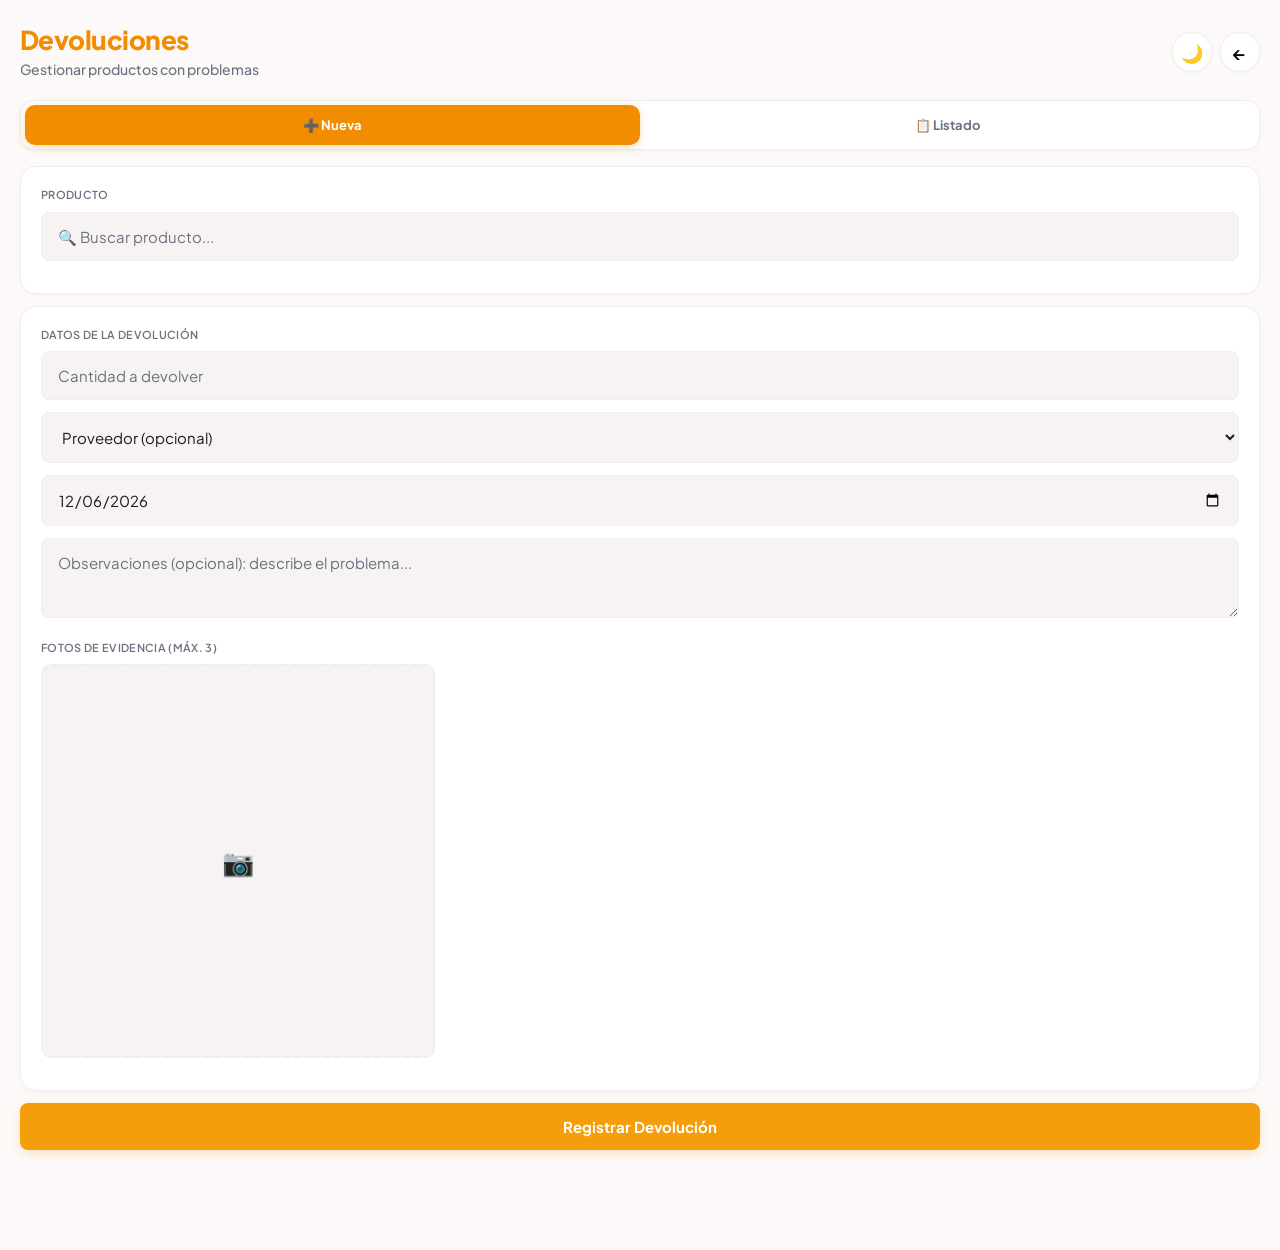
==== commit 29674f8c: "Add files via upload" ====
--- a/devoluciones.html
+++ b/devoluciones.html
@@ -8,300 +8,62 @@
 <script src="comun.js?v=11"></script>
 <link rel="stylesheet" href="tema.css">
 <style>
-  /* Personalización específica de devoluciones */
-  
-  .tabs {
-    display: flex;
-    background: var(--card);
-    border-radius: 14px;
-    padding: 4px;
-    margin-bottom: 16px;
-    border: 1px solid var(--borde);
-    box-shadow: var(--shadow-1);
-  }
-  
-  .tabs button {
-    flex: 1;
-    padding: 12px;
-    border: none;
-    border-radius: 10px;
-    background: transparent;
-    color: var(--suave);
-    font-weight: 700;
-    font-size: 13px;
-    cursor: pointer;
-    transition: 0.2s;
-    font-family: inherit;
-  }
-  
-  .tabs button.active {
-    background: var(--acento);
-    color: #FFF;
-    box-shadow: 0 2px 8px rgba(242, 140, 0, 0.3);
-  }
-  
+  .tabs { display: flex; background: var(--card); border-radius: 14px; padding: 4px; margin-bottom: 16px; border: 1px solid var(--borde); box-shadow: var(--shadow-1); }
+  .tabs button { flex: 1; padding: 12px; border: none; border-radius: 10px; background: transparent; color: var(--suave); font-weight: 700; font-size: 13px; cursor: pointer; transition: 0.2s; font-family: inherit; }
+  .tabs button.active { background: var(--acento); color: #FFF; box-shadow: 0 2px 8px rgba(242, 140, 0, 0.3); }
   .tab-content { display: none; }
   .tab-content.active { display: block; }
-  
-  .fotos-grid {
-    display: grid;
-    grid-template-columns: repeat(3, 1fr);
-    gap: 8px;
-    margin-bottom: 12px;
-  }
-  
-  .foto-item {
-    position: relative;
-    aspect-ratio: 1;
-    background: var(--input);
-    border-radius: 10px;
-    overflow: hidden;
-  }
-  
-  .foto-item img {
-    width: 100%;
-    height: 100%;
-    object-fit: cover;
-  }
-  
-  .foto-item .btn-x {
-    position: absolute;
-    top: 4px;
-    right: 4px;
-    background: var(--peligro);
-    color: #FFF;
-    border: none;
-    border-radius: 50%;
-    width: 22px;
-    height: 22px;
-    font-size: 12px;
-    cursor: pointer;
-    display: flex;
-    align-items: center;
-    justify-content: center;
-  }
-  
-  .foto-vacia {
-    aspect-ratio: 1;
-    background: var(--input);
-    border: 2px dashed var(--borde);
-    border-radius: 10px;
-    display: flex;
-    align-items: center;
-    justify-content: center;
-    color: var(--suave);
-    font-size: 26px;
-    cursor: pointer;
-    transition: 0.15s;
-  }
-  
-  .foto-vacia:hover {
-    border-color: var(--acento);
-    color: var(--acento);
-    background: var(--acento-suave);
-  }
-  
-  .producto-sel {
-    background: var(--acento-suave);
-    padding: 12px;
-    border-radius: 12px;
-    margin-bottom: 12px;
-    border-left: 3px solid var(--acento);
-  }
-  
-  .producto-sel-lbl {
-    font-size: 11px;
-    color: var(--primario);
-    font-weight: 700;
-    letter-spacing: 0.03em;
-    text-transform: uppercase;
-    margin-bottom: 4px;
-  }
-  
-  .producto-sel-nombre {
-    font-size: 15px;
-    font-weight: 700;
-    color: var(--texto);
-  }
-  
-  /* Resultados de búsqueda */
-  .dev-resultado {
-    padding: 12px;
-    background: var(--card);
-    border-bottom: 1px solid var(--borde);
-    cursor: pointer;
-    transition: 0.1s;
-  }
-  
-  .dev-resultado:hover {
-    background: var(--input-hover);
-  }
-  
-  .dev-resultado strong {
-    font-size: 14px;
-    color: var(--texto);
-  }
-  
-  .dev-resultado span {
-    font-size: 12px;
-    color: var(--suave);
-  }
-  
-  /* Items de la lista de devoluciones */
-  .dev-item {
-    background: var(--card);
-    border: 1px solid var(--borde);
-    border-radius: 14px;
-    padding: 14px 16px;
-    margin-bottom: 10px;
-    cursor: pointer;
-    border-left: 4px solid var(--borde);
-    box-shadow: var(--shadow-1);
-    transition: 0.15s;
-  }
-  
-  .dev-item:hover {
-    transform: translateX(2px);
-    box-shadow: var(--shadow-2);
-  }
-  
+  .fotos-grid { display: grid; grid-template-columns: repeat(3, 1fr); gap: 8px; margin-bottom: 12px; }
+  .foto-item { position: relative; aspect-ratio: 1; background: var(--input); border-radius: 10px; overflow: hidden; }
+  .foto-item img { width: 100%; height: 100%; object-fit: cover; }
+  .foto-item .btn-x { position: absolute; top: 4px; right: 4px; background: var(--peligro); color: #FFF; border: none; border-radius: 50%; width: 22px; height: 22px; font-size: 12px; cursor: pointer; display: flex; align-items: center; justify-content: center; }
+  .foto-vacia { aspect-ratio: 1; background: var(--input); border: 2px dashed var(--borde); border-radius: 10px; display: flex; align-items: center; justify-content: center; color: var(--suave); font-size: 26px; cursor: pointer; transition: 0.15s; }
+  .foto-vacia:hover { border-color: var(--acento); color: var(--acento); background: var(--acento-suave); }
+  .producto-sel { background: var(--acento-suave); padding: 12px; border-radius: 12px; margin-bottom: 12px; border-left: 3px solid var(--acento); }
+  .producto-sel-lbl { font-size: 11px; color: var(--primario); font-weight: 700; letter-spacing: 0.03em; text-transform: uppercase; margin-bottom: 4px; }
+  .producto-sel-nombre { font-size: 15px; font-weight: 700; color: var(--texto); }
+  .dev-resultado { padding: 12px; background: var(--card); border-bottom: 1px solid var(--borde); cursor: pointer; transition: 0.1s; }
+  .dev-resultado:hover { background: var(--input-hover); }
+  .dev-resultado strong { font-size: 14px; color: var(--texto); }
+  .dev-resultado span { font-size: 12px; color: var(--suave); }
+  .dev-item { background: var(--card); border: 1px solid var(--borde); border-radius: 14px; padding: 14px 16px; margin-bottom: 10px; cursor: pointer; border-left: 4px solid var(--borde); box-shadow: var(--shadow-1); transition: 0.15s; }
+  .dev-item:hover { transform: translateX(2px); box-shadow: var(--shadow-2); }
   .dev-item.pendiente { border-left-color: var(--peligro); }
   .dev-item.en_proceso { border-left-color: var(--warning); }
   .dev-item.cambio_recibido { border-left-color: var(--info); }
   .dev-item.cerrada { border-left-color: var(--ok); opacity: 0.7; }
-  
-  .dev-header {
-    display: flex;
-    justify-content: space-between;
-    align-items: flex-start;
-    margin-bottom: 8px;
-    gap: 8px;
-  }
-  
-  .dev-header h4 {
-    font-size: 14px;
-    font-weight: 700;
-    margin: 0;
-    color: var(--texto);
-    flex: 1;
-  }
-  
-  .dev-badge {
-    display: inline-block;
-    padding: 3px 10px;
-    border-radius: 9999px;
-    font-size: 10px;
-    font-weight: 700;
-    text-transform: uppercase;
-    letter-spacing: 0.02em;
-    white-space: nowrap;
-    flex-shrink: 0;
-  }
-  
+  .dev-header { display: flex; justify-content: space-between; align-items: flex-start; margin-bottom: 8px; gap: 8px; }
+  .dev-header h4 { font-size: 14px; font-weight: 700; margin: 0; color: var(--texto); flex: 1; }
+  .dev-badge { display: inline-block; padding: 3px 10px; border-radius: 9999px; font-size: 10px; font-weight: 700; text-transform: uppercase; letter-spacing: 0.02em; white-space: nowrap; flex-shrink: 0; }
   .dev-badge.pendiente { background: var(--peligro-bg); color: var(--peligro); }
   .dev-badge.en_proceso { background: var(--warning-bg); color: var(--warning); }
   .dev-badge.cambio_recibido { background: var(--info-bg); color: var(--info); }
   .dev-badge.cerrada { background: var(--ok-bg); color: var(--ok); }
-  
-  .dev-item p {
-    font-size: 12px;
-    color: var(--suave);
-    margin: 3px 0;
-  }
-  
-  .dev-fotos {
-    display: flex;
-    gap: 4px;
-    margin-top: 8px;
-  }
-  
-  .dev-fotos img {
-    width: 40px;
-    height: 40px;
-    border-radius: 6px;
-    object-fit: cover;
-    border: 1px solid var(--borde);
-  }
-  
-  /* Modal detalle */
-  .modal {
-    position: fixed;
-    top: 0;
-    left: 0;
-    width: 100%;
-    height: 100%;
-    background: rgba(0, 0, 0, 0.5);
-    z-index: 9999;
-    display: none;
-    align-items: center;
-    justify-content: center;
-    padding: 20px;
-  }
-  
+  .dev-item p { font-size: 12px; color: var(--suave); margin: 3px 0; }
+  .dev-fotos { display: flex; gap: 4px; margin-top: 8px; }
+  .dev-fotos img { width: 40px; height: 40px; border-radius: 6px; object-fit: cover; border: 1px solid var(--borde); }
+  .modal { position: fixed; top: 0; left: 0; width: 100%; height: 100%; background: rgba(0, 0, 0, 0.5); z-index: 9999; display: none; align-items: center; justify-content: center; padding: 20px; }
   .modal.open { display: flex; }
-  
-  .modal-content {
-    background: var(--card);
-    border-radius: 16px;
-    max-width: 500px;
-    width: 100%;
-    max-height: 90vh;
-    overflow: hidden;
-    display: flex;
-    flex-direction: column;
-    box-shadow: var(--shadow-3);
-    border: 1px solid var(--borde);
-  }
-  
-  .modal-header {
-    padding: 16px;
-    background: var(--input);
-    border-bottom: 1px solid var(--borde);
-    display: flex;
-    justify-content: space-between;
-    align-items: center;
-  }
-  
-  .modal-header h3 {
-    font-size: 16px;
-    font-weight: 700;
-    color: var(--texto);
-    margin: 0;
-  }
-  
-  .modal-header button {
-    background: none;
-    border: none;
-    color: var(--suave);
-    font-size: 22px;
-    cursor: pointer;
-    line-height: 1;
-  }
-  
-  .modal-body {
-    padding: 16px;
-    overflow-y: auto;
-  }
+  .modal-content { background: var(--card); border-radius: 16px; max-width: 500px; width: 100%; max-height: 90vh; overflow: hidden; display: flex; flex-direction: column; box-shadow: var(--shadow-3); border: 1px solid var(--borde); }
+  .modal-header { padding: 16px; background: var(--input); border-bottom: 1px solid var(--borde); display: flex; justify-content: space-between; align-items: center; }
+  .modal-header h3 { font-size: 16px; font-weight: 700; color: var(--texto); margin: 0; }
+  .modal-header button { background: none; border: none; color: var(--suave); font-size: 22px; cursor: pointer; line-height: 1; }
+  .modal-body { padding: 16px; overflow-y: auto; }
 </style>
 </head>
 <body>
 
-  <!-- ============================================
-       HEADER
-       ============================================ -->
   <div class="page-header">
     <div class="page-header-left">
       <h1 style="color: var(--acento); margin: 0;">Devoluciones</h1>
       <p class="subtitulo">Gestionar productos con problemas</p>
     </div>
     <div class="page-header-right">
+      <button class="icon-btn" id="btn-tema" onclick="Tema.cambiar()" title="Cambiar tema">🌙</button>
       <button class="icon-btn" onclick="window.location.href='index.html'" title="Volver">←</button>
     </div>
   </div>
 
-  <!-- ============================================
-       TABS
-       ============================================ -->
   <div class="tabs">
     <button id="tab-nueva-btn" class="active" onclick="cambiarTab('nueva')">➕ Nueva</button>
     <button id="tab-lista-btn" onclick="cambiarTab('lista')">📋 Listado</button>
@@ -309,11 +71,7 @@
 
   <div id="estado" style="display: none;"></div>
 
-  <!-- ============================================
-       TAB NUEVA
-       ============================================ -->
   <div id="tab-nueva" class="tab-content active">
-    
     <div class="card">
       <label class="label" style="display: block; margin-bottom: 8px;">Producto</label>
       <input type="text" id="dev-buscar" placeholder="🔍 Buscar producto..." oninput="buscarProducto()" autocomplete="off">
@@ -343,9 +101,6 @@
     <button class="btn-primario" id="btn-crear" onclick="crearDevolucion()">Registrar Devolución</button>
   </div>
 
-  <!-- ============================================
-       TAB LISTA
-       ============================================ -->
   <div id="tab-lista" class="tab-content">
     <div class="card">
       <select id="filtro-estado" onchange="cargarListado()">
@@ -365,9 +120,6 @@
     </div>
   </div>
 
-  <!-- ============================================
-       MODAL DETALLE
-       ============================================ -->
   <div id="modal-detalle" class="modal" onclick="if(event.target.id==='modal-detalle')cerrarDetalle()">
     <div class="modal-content">
       <div class="modal-header">
@@ -386,9 +138,6 @@
 let devolucionesActuales = [];
 let devActual = null;
 
-// ============================================
-// INICIALIZACIÓN
-// ============================================
 (async function init() {
   document.getElementById('dev-fecha').value = new Date().toISOString().split('T')[0];
   
@@ -412,9 +161,6 @@
   } catch (e) { console.error('Error proveedores:', e); }
 })();
 
-// ============================================
-// TABS
-// ============================================
 function cambiarTab(tab) {
   document.getElementById('tab-nueva-btn').classList.remove('active');
   document.getElementById('tab-lista-btn').classList.remove('active');
@@ -431,9 +177,6 @@
   }
 }
 
-// ============================================
-// BUSCAR PRODUCTO
-// ============================================
 function buscarProducto() {
   const q = document.getElementById('dev-buscar').value.toLowerCase().trim();
   const cont = document.getElementById('dev-resultados');
@@ -458,9 +201,7 @@
     const div = document.createElement('div');
     div.className = 'dev-resultado';
     div.innerHTML = '<strong>' + p.nombre + '</strong> <span>(stock: ' + p.stock_actual + ' ' + p.unidad_base + ')</span>';
-    div.onclick = function() {
-      seleccionarProducto(p);
-    };
+    div.onclick = function() { seleccionarProducto(p); };
     cont.appendChild(div);
   });
   cont.style.display = 'block';
@@ -474,9 +215,6 @@
   document.getElementById('dev-resultados').style.display = 'none';
 }
 
-// ============================================
-// FOTOS
-// ============================================
 function agregarFoto(input) {
   const file = input.files[0];
   if (!file) return;
@@ -487,8 +225,7 @@
   
   const reader = new FileReader();
   reader.onload = function(e) {
-    const base64 = e.target.result;
-    fotosSubidas.push({ base64: base64, url: '' });
+    fotosSubidas.push({ base64: e.target.result, url: '' });
     renderizarFotos();
   };
   reader.readAsDataURL(file);
@@ -520,9 +257,6 @@
   renderizarFotos();
 }
 
-// ============================================
-// CREAR DEVOLUCIÓN
-// ============================================
 async function crearDevolucion() {
   if (!productoSeleccionado) return alert('Selecciona un producto');
   const cantidad = Number(document.getElementById('dev-cantidad').value);
@@ -575,9 +309,6 @@
   }
 }
 
-// ============================================
-// LISTADO
-// ============================================
 async function cargarListado() {
   const cont = document.getElementById('lista-devoluciones');
   cont.innerHTML = '<div class="empty-state"><div class="empty-state-icon">⏳</div><div class="empty-state-text">Cargando...</div></div>';
@@ -640,9 +371,6 @@
   return dia + '/' + mes + '/' + año;
 }
 
-// ============================================
-// DETALLE Y CAMBIO DE ESTADO
-// ============================================
 function verDetalle(id) {
   const dev = devolucionesActuales.find(function(d) { return d.id === id; });
   if (!dev) return;
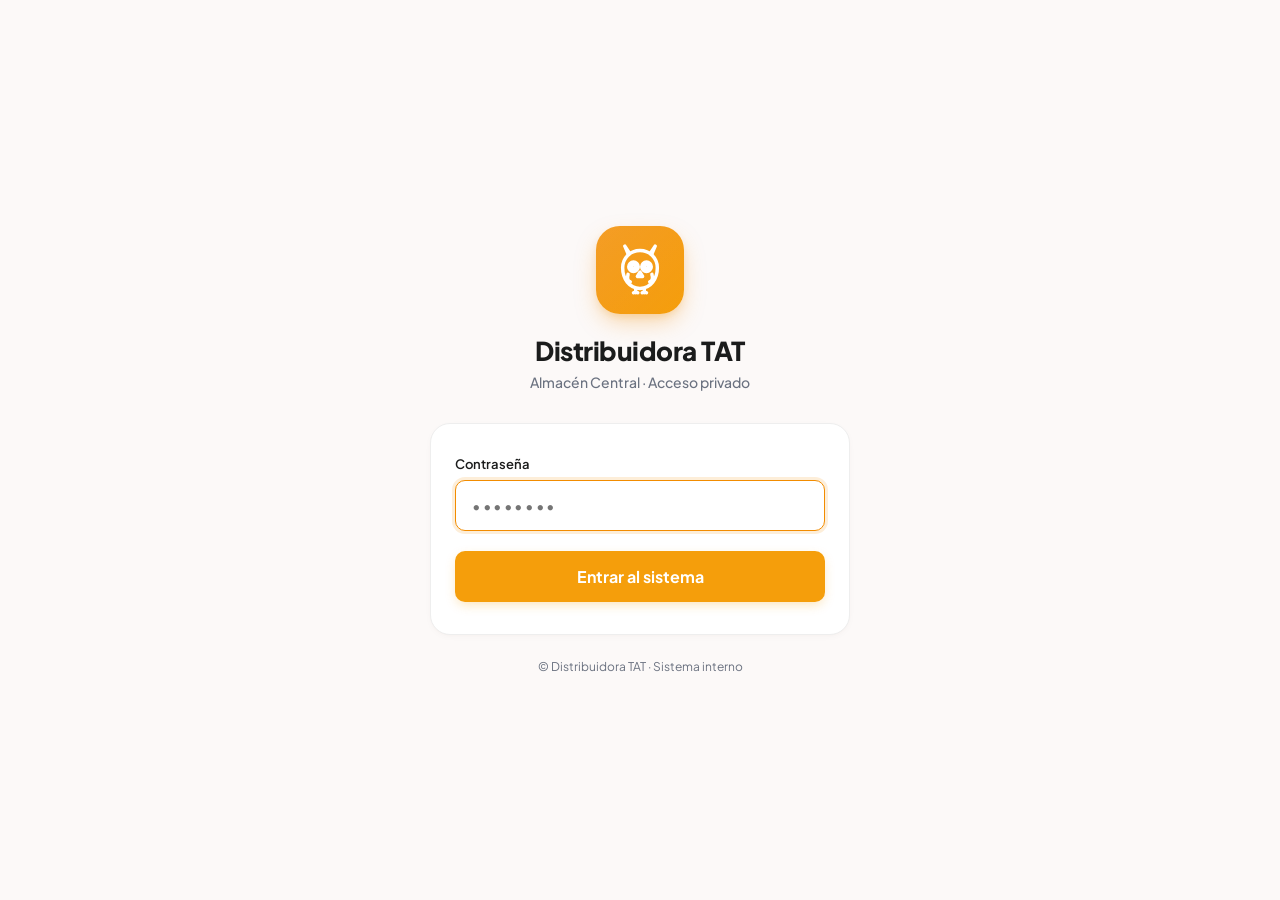
==== commit 0e09102f: "Add files via upload" ====
--- a/devoluciones.html
+++ b/devoluciones.html
@@ -53,16 +53,41 @@
 </head>
 <body>
 
-  <div class="page-header">
-    <div class="page-header-left">
-      <h1 style="color: var(--acento); margin: 0;">Devoluciones</h1>
-      <p class="subtitulo">Gestionar productos con problemas</p>
-    </div>
-    <div class="page-header-right">
-      <button class="icon-btn" id="btn-tema" onclick="Tema.cambiar()" title="Cambiar tema">🌙</button>
-      <button class="icon-btn" onclick="window.location.href='index.html'" title="Volver">←</button>
-    </div>
-  </div>
+  <header class="tat-header">
+  <div class="header-left">
+    <div class="avatar-store">
+      <svg viewBox="0 0 24 24" width="22" height="22" fill="none" stroke="currentColor" stroke-width="2" stroke-linecap="round" stroke-linejoin="round">
+        <path d="M3 9l9-7 9 7v11a2 2 0 0 1-2 2H5a2 2 0 0 1-2-2z"></path>
+        <polyline points="9 22 9 12 15 12 15 22"></polyline>
+      </svg>
+    </div>
+    <div class="header-titles">
+      <div class="header-main-title">Devoluciones</div>
+      <div class="header-subtitle"><span class="status-dot"></span> Productos con problemas</div>
+    </div>
+  </div>
+  <div class="header-actions">
+    <button class="icon-btn" id="btn-tema" onclick="Tema.cambiar()" title="Cambiar tema">
+      <svg viewBox="0 0 24 24" fill="none" stroke="currentColor" stroke-width="2" stroke-linecap="round" stroke-linejoin="round">
+        <circle cx="12" cy="12" r="5"></circle>
+        <line x1="12" y1="1" x2="12" y2="3"></line>
+        <line x1="12" y1="21" x2="12" y2="23"></line>
+        <line x1="4.22" y1="4.22" x2="5.64" y2="5.64"></line>
+        <line x1="18.36" y1="18.36" x2="19.78" y2="19.78"></line>
+        <line x1="1" y1="12" x2="3" y2="12"></line>
+        <line x1="21" y1="12" x2="23" y2="12"></line>
+        <line x1="4.22" y1="19.78" x2="5.64" y2="18.36"></line>
+        <line x1="18.36" y1="5.64" x2="19.78" y2="4.22"></line>
+      </svg>
+    </button>
+    <button class="icon-btn" onclick="window.location.href='index.html'" title="Volver">
+      <svg viewBox="0 0 24 24" fill="none" stroke="currentColor" stroke-width="2" stroke-linecap="round" stroke-linejoin="round">
+        <line x1="19" y1="12" x2="5" y2="12"></line>
+        <polyline points="12 19 5 12 12 5"></polyline>
+      </svg>
+    </button>
+  </div>
+</header>
 
   <div class="tabs">
     <button id="tab-nueva-btn" class="active" onclick="cambiarTab('nueva')">➕ Nueva</button>
@@ -129,7 +154,59 @@
       <div class="modal-body" id="detalle-contenido">Cargando...</div>
     </div>
   </div>
-
+<!-- ============================================
+     BOTTOM NAV
+     ============================================ -->
+<nav class="tat-bottom-nav">
+  <a href="index.html" class="nav-item">
+    <div class="nav-icon">
+      <svg viewBox="0 0 24 24" fill="none" stroke="currentColor" stroke-width="2" stroke-linecap="round" stroke-linejoin="round">
+        <path d="M3 9l9-7 9 7v11a2 2 0 0 1-2 2H5a2 2 0 0 1-2-2z"></path>
+        <polyline points="9 22 9 12 15 12 15 22"></polyline>
+      </svg>
+    </div>
+    <span class="nav-label">Inicio</span>
+  </a>
+
+  <a href="inventario.html" class="nav-item">
+    <div class="nav-icon">
+      <svg viewBox="0 0 24 24" fill="none" stroke="currentColor" stroke-width="2" stroke-linecap="round" stroke-linejoin="round">
+        <path d="M21 16V8a2 2 0 0 0-1-1.73l-7-4a2 2 0 0 0-2 0l-7 4A2 2 0 0 0 3 8v8a2 2 0 0 0 1 1.73l7 4a2 2 0 0 0 2 0l7-4A2 2 0 0 0 21 16z"></path>
+        <polyline points="3.27 6.96 12 12.01 20.73 6.96"></polyline>
+        <line x1="12" y1="22.08" x2="12" y2="12"></line>
+      </svg>
+    </div>
+    <span class="nav-label">Stock</span>
+  </a>
+
+  <div class="nav-item-center">
+    <button class="nav-center-bubble" onclick="window.location.href='index.html#abrirAsistente'" aria-label="BúhoTAT AI">
+      <img src="buho.png" alt="" style="width:100%; height:100%; object-fit:cover; display:block;">
+    </button>
+    <span class="nav-label">BúhoTAT</span>
+  </div>
+
+  <a href="salidas.html" class="nav-item">
+    <div class="nav-icon">
+      <svg viewBox="0 0 24 24" fill="none" stroke="currentColor" stroke-width="2" stroke-linecap="round" stroke-linejoin="round">
+        <rect x="2" y="4" width="20" height="16" rx="2"></rect>
+        <line x1="2" y1="10" x2="22" y2="10"></line>
+        <line x1="12" y1="14" x2="12" y2="16"></line>
+      </svg>
+    </div>
+    <span class="nav-label">Ventas</span>
+  </a>
+
+  <a href="recordatorios.html" class="nav-item">
+    <div class="nav-icon">
+      <svg viewBox="0 0 24 24" fill="none" stroke="currentColor" stroke-width="2" stroke-linecap="round" stroke-linejoin="round">
+        <circle cx="12" cy="12" r="3"></circle>
+        <path d="M19.4 15a1.65 1.65 0 0 0 .33 1.82l.06.06a2 2 0 0 1 0 2.83 2 2 0 0 1-2.83 0l-.06-.06a1.65 1.65 0 0 0-1.82-.33 1.65 1.65 0 0 0-1 1.51V21a2 2 0 0 1-2 2 2 2 0 0 1-2-2v-.09A1.65 1.65 0 0 0 9 19.4a1.65 1.65 0 0 0-1.82.33l-.06.06a2 2 0 0 1-2.83 0 2 2 0 0 1 0-2.83l.06-.06a1.65 1.65 0 0 0 .33-1.82 1.65 1.65 0 0 0-1.51-1H3a2 2 0 0 1-2-2 2 2 0 0 1 2-2h.09A1.65 1.65 0 0 0 4.6 9a1.65 1.65 0 0 0-.33-1.82l-.06-.06a2 2 0 0 1 0-2.83 2 2 0 0 1 2.83 0l.06.06a1.65 1.65 0 0 0 1.82.33H9a1.65 1.65 0 0 0 1-1.51V3a2 2 0 0 1 2-2 2 2 0 0 1 2 2v.09a1.65 1.65 0 0 0 1 1.51 1.65 1.65 0 0 0 1.82-.33l.06-.06a2 2 0 0 1 2.83 0 2 2 0 0 1 0 2.83l-.06.06a1.65 1.65 0 0 0-.33 1.82V9a1.65 1.65 0 0 0 1.51 1H21a2 2 0 0 1 2 2 2 2 0 0 1-2 2h-.09a1.65 1.65 0 0 0-1.51 1z"></path>
+      </svg>
+    </div>
+    <span class="nav-label">Alertas</span>
+  </a>
+</nav>
 <script>
 let productos = [];
 let proveedores = [];
@@ -444,6 +521,7 @@
   document.getElementById('modal-detalle').classList.remove('open');
   devActual = null;
 }
+
 </script>
 </body>
 </html>
--- a/tema.css
+++ b/tema.css
@@ -697,4 +697,229 @@
 .empty-state-text {
   font-size: 14px;
   font-weight: 500;
+}
+/* ============================================
+   HEADER RICO (con avatar, título, subtítulo)
+   ============================================ */
+.tat-header {
+  display: flex;
+  align-items: center;
+  justify-content: space-between;
+  padding: 14px 16px;
+  background-color: var(--bg);
+  border-bottom: 1px solid var(--borde);
+  margin: -20px -20px 20px -20px;
+  gap: 12px;
+}
+
+.header-left {
+  display: flex;
+  align-items: center;
+  gap: 12px;
+  min-width: 0;
+  flex: 1;
+}
+
+.avatar-store {
+  width: 42px;
+  height: 42px;
+  border-radius: 12px;
+  background: linear-gradient(135deg, var(--acento) 0%, var(--acento-2) 100%);
+  color: #FFFFFF;
+  display: flex;
+  align-items: center;
+  justify-content: center;
+  box-shadow: 0 4px 10px rgba(242, 140, 0, 0.25);
+  flex-shrink: 0;
+}
+
+.header-titles {
+  display: flex;
+  flex-direction: column;
+  gap: 2px;
+  min-width: 0;
+}
+
+.header-main-title {
+  display: flex;
+  align-items: center;
+  gap: 4px;
+  font-size: 15px;
+  font-weight: 700;
+  color: var(--texto);
+  white-space: nowrap;
+  overflow: hidden;
+  text-overflow: ellipsis;
+}
+
+.header-subtitle {
+  display: flex;
+  align-items: center;
+  gap: 6px;
+  font-size: 11px;
+  font-weight: 500;
+  color: var(--suave);
+}
+
+.status-dot {
+  width: 6px;
+  height: 6px;
+  background-color: var(--ok);
+  border-radius: 50%;
+  display: inline-block;
+  flex-shrink: 0;
+}
+
+.header-actions {
+  display: flex;
+  align-items: center;
+  gap: 8px;
+  flex-shrink: 0;
+}
+
+.icon-btn {
+  width: 36px;
+  height: 36px;
+  border-radius: 50%;
+  border: 1px solid var(--borde);
+  background-color: var(--card);
+  color: var(--texto);
+  display: flex;
+  align-items: center;
+  justify-content: center;
+  cursor: pointer;
+  box-shadow: var(--shadow-1);
+  transition: 0.15s;
+  padding: 0;
+}
+
+.icon-btn:hover {
+  background: var(--acento-suave);
+  border-color: var(--acento);
+}
+
+.icon-btn:active {
+  transform: scale(0.95);
+}
+
+.icon-btn svg {
+  width: 18px;
+  height: 18px;
+}
+
+/* ============================================
+   BOTTOM NAVIGATION BAR
+   ============================================ */
+.tat-bottom-nav {
+  position: fixed;
+  bottom: 0;
+  left: 0;
+  right: 0;
+  height: 72px;
+  background-color: var(--card);
+  display: flex;
+  align-items: center;
+  justify-content: space-around;
+  border-top: 1px solid var(--borde);
+  box-shadow: 0 -4px 16px rgba(0, 0, 0, 0.06);
+  z-index: 9997;
+  padding: 0 8px;
+  padding-bottom: env(safe-area-inset-bottom, 0);
+}
+
+.nav-item {
+  display: flex;
+  flex-direction: column;
+  align-items: center;
+  justify-content: center;
+  gap: 3px;
+  text-decoration: none;
+  color: var(--suave);
+  flex: 1;
+  padding: 8px 4px;
+  border: none;
+  background: transparent;
+  cursor: pointer;
+  font-family: inherit;
+  transition: 0.15s;
+}
+
+.nav-item:hover {
+  color: var(--acento);
+}
+
+.nav-item .nav-icon {
+  display: flex;
+  align-items: center;
+  justify-content: center;
+}
+
+.nav-item .nav-icon svg {
+  width: 22px;
+  height: 22px;
+}
+
+.nav-label {
+  font-size: 10px;
+  font-weight: 600;
+  letter-spacing: 0.01em;
+}
+
+.nav-item.active {
+  color: var(--acento);
+}
+
+.nav-item.active .nav-label {
+  font-weight: 800;
+}
+
+/* Ítem central con el búho */
+.nav-item-center {
+  display: flex;
+  flex-direction: column;
+  align-items: center;
+  justify-content: center;
+  margin-top: -26px;
+  flex: 1;
+  gap: 3px;
+}
+
+.nav-center-bubble {
+  width: 56px;
+  height: 56px;
+  border-radius: 50%;
+  background: var(--card);
+  border: 3px solid var(--acento);
+  box-shadow: 0 4px 14px rgba(242, 140, 0, 0.35);
+  display: flex;
+  align-items: center;
+  justify-content: center;
+  cursor: pointer;
+  overflow: hidden;
+  transition: 0.15s;
+  padding: 0;
+}
+
+.nav-center-bubble:hover {
+  transform: scale(1.05);
+}
+
+.nav-center-bubble:active {
+  transform: scale(0.95);
+}
+
+.nav-center-bubble img {
+  width: 100%;
+  height: 100%;
+  object-fit: cover;
+}
+
+.nav-item-center .nav-label {
+  color: var(--acento);
+  font-weight: 800;
+}
+
+/* Ajuste del body para que el bottom nav no tape contenido */
+body {
+  padding-bottom: 100px !important;
 }
